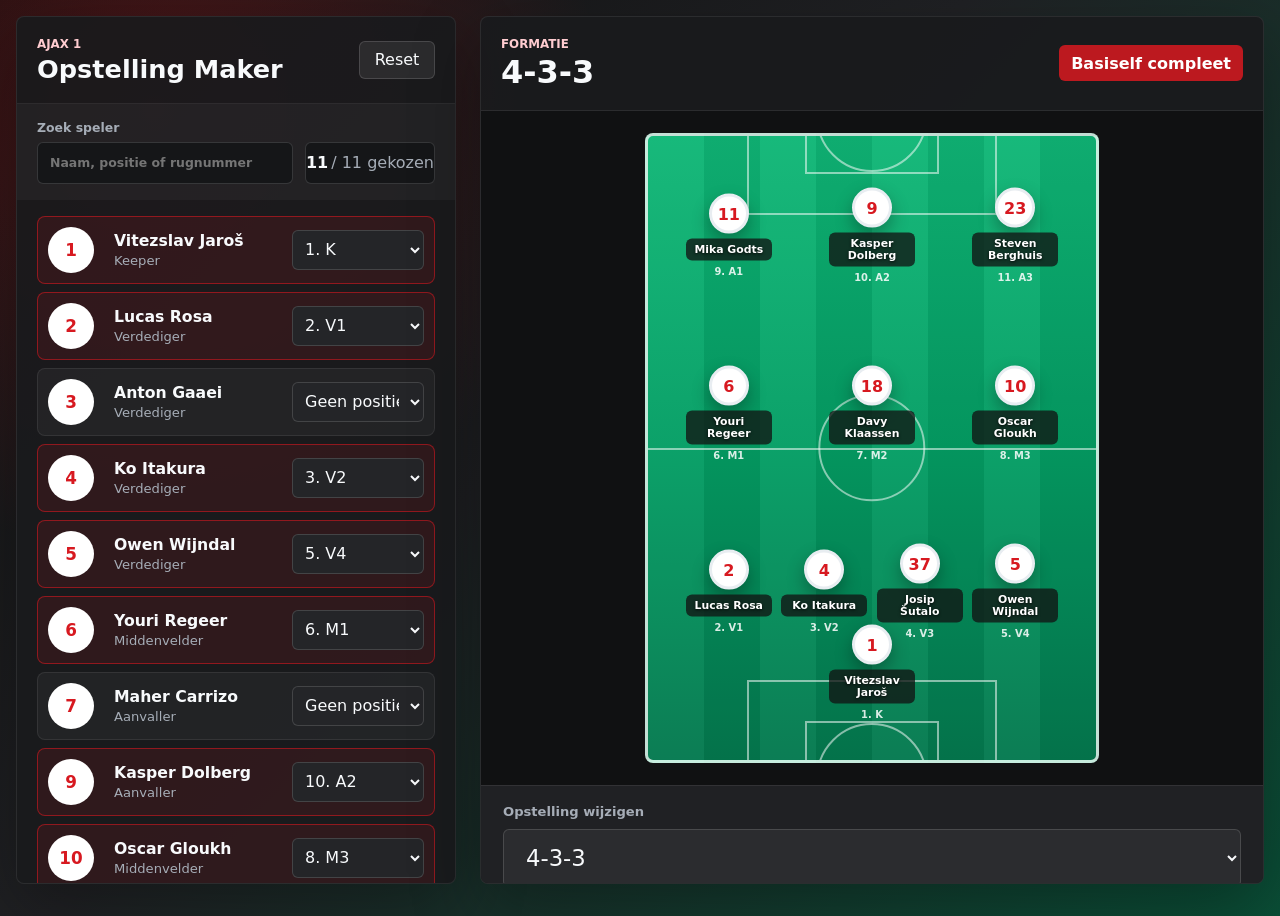
==== index.html @ 15870c21 "Initial static Ajax lineup maker" ====
<!doctype html>
<html lang="nl">
  <head>
    <meta charset="UTF-8" />
    <meta name="viewport" content="width=device-width, initial-scale=1.0" />
    <title>Ajax Opstelling Maker</title>
    <link rel="stylesheet" href="styles.css" />
  </head>
  <body>
    <main class="app-shell">
      <section class="sidebar" aria-label="Ajax selectie">
        <div class="brand-strip">
          <div>
            <p class="eyebrow">Ajax 1</p>
            <h1>Opstelling Maker</h1>
          </div>
          <button class="ghost-button" id="resetButton" type="button">Reset</button>
        </div>

        <div class="toolbar">
          <label class="search-box">
            <span>Zoek speler</span>
            <input id="playerSearch" type="search" placeholder="Naam, positie of rugnummer" />
          </label>
          <div class="selection-count">
            <strong id="selectedCount">0</strong>
            <span>/ 11 gekozen</span>
          </div>
        </div>

        <div class="player-list" id="playerList" aria-live="polite"></div>
      </section>

      <section class="field-panel" aria-label="Visueel voetbalveld">
        <div class="panel-header">
          <div>
            <p class="eyebrow">Formatie</p>
            <h2 id="formationTitle">4-3-3</h2>
          </div>
          <div class="status-pill" id="statusPill">Kies posities 1-11</div>
        </div>

        <div class="pitch-wrap">
          <div class="pitch" id="pitch" role="img" aria-label="Voetbalveld met gekozen Ajax-spelers">
            <div class="pitch-line halfway"></div>
            <div class="pitch-line center-circle"></div>
            <div class="pitch-line box top-box"></div>
            <div class="pitch-line box bottom-box"></div>
            <div class="pitch-line small-box top-small-box"></div>
            <div class="pitch-line small-box bottom-small-box"></div>
          </div>
        </div>

        <div class="formation-control">
          <label for="formationSelect">Opstelling wijzigen</label>
          <select id="formationSelect"></select>
        </div>
      </section>
    </main>

    <script src="script.js"></script>
  </body>
</html>
---- styles.css ----
:root {
  --ajax-red: #d71920;
  --ajax-deep: #151515;
  --ink: #f8fafc;
  --muted: #a6adb7;
  --panel: #202124;
  --panel-soft: #2b2c2f;
  --line: rgba(255, 255, 255, 0.52);
  --grass: #049e64;
  --grass-dark: #04794f;
  --grass-light: #10b777;
  --shadow: 0 24px 70px rgba(0, 0, 0, 0.32);
}

* {
  box-sizing: border-box;
}

body {
  margin: 0;
  min-height: 100vh;
  color: var(--ink);
  font-family:
    Inter, ui-sans-serif, system-ui, -apple-system, BlinkMacSystemFont, "Segoe UI", sans-serif;
  background:
    radial-gradient(circle at 12% 12%, rgba(215, 25, 32, 0.28), transparent 28rem),
    linear-gradient(135deg, #111 0%, #202124 44%, #0a4f37 100%);
}

button,
input,
select {
  font: inherit;
}

.app-shell {
  display: grid;
  grid-template-columns: minmax(340px, 440px) minmax(420px, 1fr);
  gap: 24px;
  width: min(1440px, calc(100vw - 32px));
  height: calc(100vh - 32px);
  min-height: 640px;
  margin: 16px auto;
}

.sidebar,
.field-panel {
  background: rgba(26, 27, 29, 0.92);
  border: 1px solid rgba(255, 255, 255, 0.08);
  border-radius: 8px;
  box-shadow: var(--shadow);
}

.sidebar {
  display: flex;
  min-height: 0;
  overflow: hidden;
  flex-direction: column;
}

.brand-strip,
.panel-header {
  display: flex;
  align-items: center;
  justify-content: space-between;
  gap: 16px;
  padding: 20px;
  border-bottom: 1px solid rgba(255, 255, 255, 0.08);
}

.eyebrow {
  margin: 0 0 5px;
  color: #ffccd0;
  font-size: 0.74rem;
  font-weight: 800;
  letter-spacing: 0;
  text-transform: uppercase;
}

h1,
h2 {
  margin: 0;
  line-height: 1.05;
}

h1 {
  font-size: clamp(1.45rem, 2vw, 2rem);
}

h2 {
  font-size: 2rem;
}

.ghost-button {
  min-width: 76px;
  height: 38px;
  color: var(--ink);
  cursor: pointer;
  background: rgba(255, 255, 255, 0.08);
  border: 1px solid rgba(255, 255, 255, 0.14);
  border-radius: 6px;
}

.ghost-button:hover {
  background: rgba(255, 255, 255, 0.14);
}

.toolbar {
  display: grid;
  grid-template-columns: 1fr auto;
  gap: 12px;
  padding: 16px 20px;
  background: rgba(255, 255, 255, 0.035);
}

.search-box {
  display: grid;
  gap: 7px;
  color: var(--muted);
  font-size: 0.78rem;
  font-weight: 700;
}

.search-box input {
  width: 100%;
  height: 42px;
  color: var(--ink);
  background: #151618;
  border: 1px solid rgba(255, 255, 255, 0.14);
  border-radius: 6px;
  outline: none;
  padding: 0 12px;
}

.search-box input:focus,
.player-row select:focus,
.formation-control select:focus {
  border-color: rgba(255, 255, 255, 0.45);
  box-shadow: 0 0 0 3px rgba(215, 25, 32, 0.18);
}

.selection-count {
  align-self: end;
  min-width: 92px;
  height: 42px;
  display: flex;
  align-items: center;
  justify-content: center;
  gap: 3px;
  color: var(--muted);
  background: #151618;
  border: 1px solid rgba(255, 255, 255, 0.14);
  border-radius: 6px;
}

.selection-count strong {
  color: var(--ink);
}

.player-list {
  display: grid;
  gap: 8px;
  min-height: 0;
  padding: 16px 20px 20px;
  overflow: auto;
}

.player-row {
  display: grid;
  grid-template-columns: 54px 1fr minmax(112px, 132px);
  gap: 12px;
  align-items: center;
  min-height: 68px;
  padding: 10px;
  background: rgba(255, 255, 255, 0.045);
  border: 1px solid rgba(255, 255, 255, 0.08);
  border-radius: 8px;
}

.player-row.is-selected {
  border-color: rgba(215, 25, 32, 0.58);
  background: rgba(215, 25, 32, 0.12);
}

.shirt-number,
.marker-number {
  display: grid;
  place-items: center;
  font-weight: 900;
  background: #fff;
  color: var(--ajax-red);
}

.shirt-number {
  width: 46px;
  height: 46px;
  border-radius: 50%;
  font-size: 1.05rem;
}

.player-meta {
  min-width: 0;
}

.player-name {
  margin: 0 0 3px;
  overflow: hidden;
  font-size: 0.98rem;
  font-weight: 800;
  text-overflow: ellipsis;
  white-space: nowrap;
}

.player-role {
  margin: 0;
  color: var(--muted);
  font-size: 0.82rem;
}

.player-row select,
.formation-control select {
  width: 100%;
  color: var(--ink);
  cursor: pointer;
  background: #242528;
  border: 1px solid rgba(255, 255, 255, 0.14);
  border-radius: 6px;
  outline: none;
}

.player-row select {
  height: 40px;
  padding: 0 8px;
}

.field-panel {
  display: grid;
  grid-template-rows: auto 1fr auto;
  min-height: 0;
  overflow: hidden;
}

.status-pill {
  display: grid;
  place-items: center;
  min-height: 36px;
  padding: 0 12px;
  color: #ffffff;
  font-weight: 800;
  background: rgba(215, 25, 32, 0.86);
  border-radius: 6px;
}

.pitch-wrap {
  display: grid;
  place-items: center;
  padding: 22px;
  background: #101112;
}

.pitch {
  position: relative;
  width: auto;
  max-width: 100%;
  height: min(70vh, 760px);
  max-height: calc(100vh - 230px);
  aspect-ratio: 0.72;
  overflow: hidden;
  border: 3px solid rgba(255, 255, 255, 0.76);
  border-radius: 8px;
  background:
    repeating-linear-gradient(
      90deg,
      rgba(255, 255, 255, 0.03) 0 12.5%,
      rgba(0, 0, 0, 0.06) 12.5% 25%
    ),
    linear-gradient(180deg, var(--grass-light), var(--grass), var(--grass-dark));
}

.pitch::before,
.pitch::after {
  content: "";
  position: absolute;
  left: 50%;
  width: 24%;
  aspect-ratio: 1;
  border: 2px solid var(--line);
  border-radius: 50%;
  transform: translateX(-50%);
}

.pitch::before {
  top: -12%;
}

.pitch::after {
  bottom: -12%;
}

.pitch-line {
  position: absolute;
  pointer-events: none;
}

.halfway {
  top: 50%;
  left: 0;
  width: 100%;
  height: 2px;
  background: var(--line);
}

.center-circle {
  top: 50%;
  left: 50%;
  width: 24%;
  aspect-ratio: 1;
  border: 2px solid var(--line);
  border-radius: 50%;
  transform: translate(-50%, -50%);
}

.box {
  left: 22%;
  width: 56%;
  height: 13%;
  border: 2px solid var(--line);
}

.top-box {
  top: -2px;
}

.bottom-box {
  bottom: -2px;
}

.small-box {
  left: 35%;
  width: 30%;
  height: 6.5%;
  border: 2px solid var(--line);
}

.top-small-box {
  top: -2px;
}

.bottom-small-box {
  bottom: -2px;
}

.player-marker {
  position: absolute;
  left: var(--x);
  top: var(--y);
  width: clamp(62px, 7vw, 86px);
  min-height: 76px;
  display: grid;
  justify-items: center;
  gap: 5px;
  transform: translate(-50%, -50%);
  transition:
    left 180ms ease,
    top 180ms ease,
    opacity 180ms ease;
}

.marker-number {
  width: 40px;
  height: 40px;
  border: 3px solid #e8edf1;
  border-radius: 50%;
  box-shadow: 0 8px 18px rgba(0, 0, 0, 0.3);
}

.marker-label {
  width: 100%;
  padding: 5px 7px;
  color: #fff;
  font-size: 0.68rem;
  font-weight: 900;
  line-height: 1.1;
  text-align: center;
  text-shadow: 0 1px 3px rgba(0, 0, 0, 0.8);
  background: rgba(18, 18, 18, 0.76);
  border-radius: 6px;
}

.marker-slot {
  color: rgba(255, 255, 255, 0.85);
  font-size: 0.62rem;
  font-weight: 900;
  text-transform: uppercase;
}

.formation-control {
  display: grid;
  gap: 10px;
  padding: 18px 22px 22px;
  background: var(--panel);
  border-top: 1px solid rgba(255, 255, 255, 0.08);
}

.formation-control label {
  color: var(--muted);
  font-size: 0.82rem;
  font-weight: 800;
}

.formation-control select {
  height: 58px;
  padding: 0 18px;
  font-size: 1.42rem;
  background: var(--panel-soft);
}

.empty-state {
  padding: 24px;
  color: var(--muted);
  text-align: center;
}

@media (max-width: 980px) {
  .app-shell {
    grid-template-columns: 1fr;
    height: auto;
  }

  .sidebar,
  .field-panel {
    min-height: 640px;
  }

  .player-list {
    max-height: 460px;
  }

  .pitch {
    width: min(100%, 520px);
    height: auto;
    max-height: none;
  }
}

@media (max-width: 560px) {
  .app-shell {
    width: 100%;
    min-height: 100vh;
    margin: 0;
    gap: 0;
  }

  .sidebar,
  .field-panel {
    border-radius: 0;
  }

  .brand-strip,
  .panel-header,
  .toolbar {
    padding-inline: 14px;
  }

  .toolbar,
  .player-row {
    grid-template-columns: 1fr;
  }

  .selection-count {
    justify-content: flex-start;
    padding-left: 12px;
  }

  .player-row {
    min-height: 0;
  }

  .player-list {
    padding-inline: 14px;
  }

  .pitch-wrap {
    padding: 14px;
  }

  .marker-label {
    font-size: 0.68rem;
  }
}
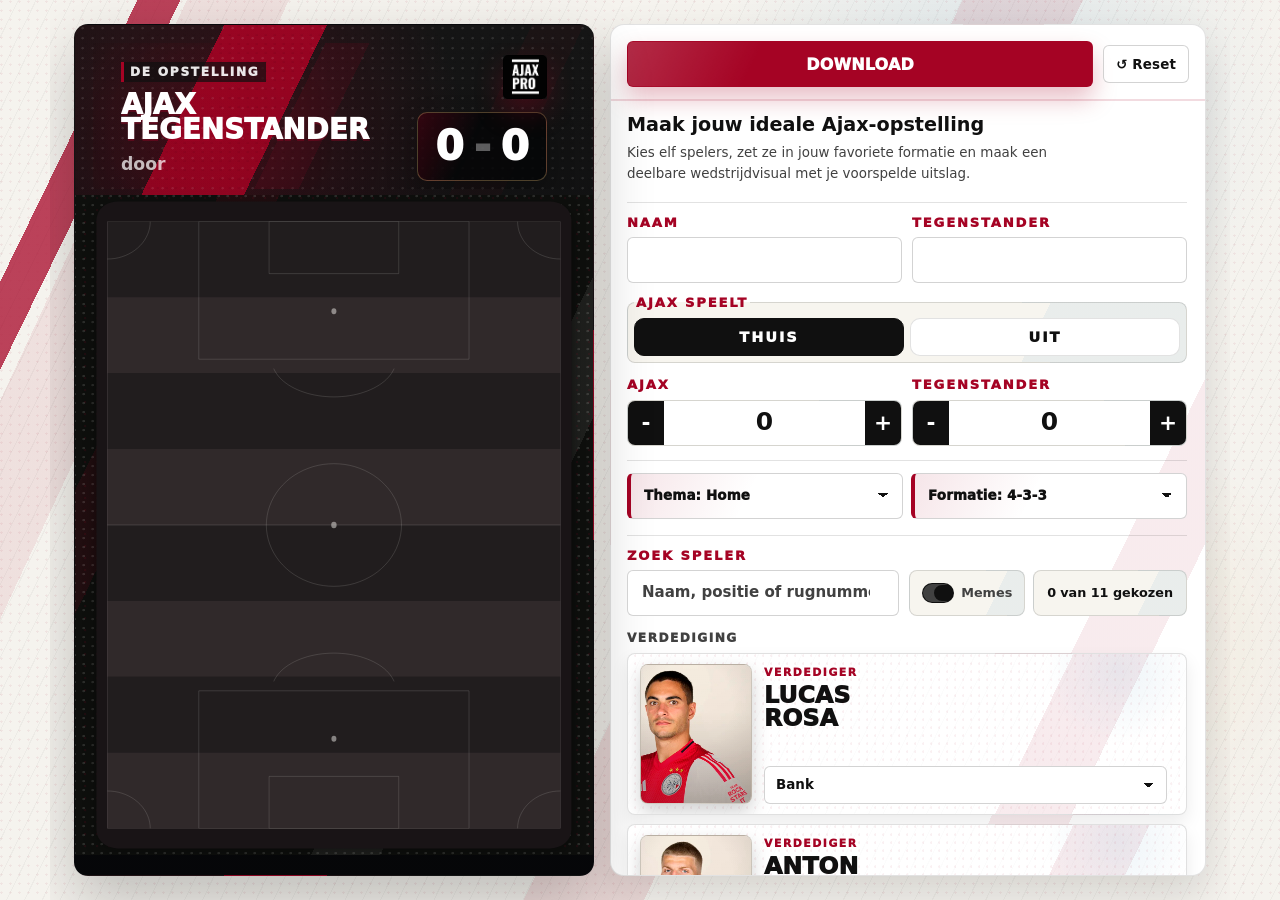
==== commit c6f885a7: "Publish AjaxPro opstelling maker" ====
--- a/index.html
+++ b/index.html
@@ -3,61 +3,312 @@
   <head>
     <meta charset="UTF-8" />
     <meta name="viewport" content="width=device-width, initial-scale=1.0" />
-    <title>Ajax Opstelling Maker</title>
-    <link rel="stylesheet" href="styles.css" />
+    <meta name="robots" content="index,follow,max-image-preview:large,max-snippet:-1,max-video-preview:-1" />
+    <meta
+      name="description"
+      content="Maak gratis je eigen Ajax-opstelling. Kies spelers en formatie, voorspel de uitslag en download of deel jouw opstelling als afbeelding."
+    />
+    <meta name="theme-color" content="#b30f24" />
+    <link rel="canonical" href="https://opstelling.ajaxpro.fans/" />
+    <title>Ajax Opstelling Maken – Gratis Line-up Maker | AjaxPro</title>
+
+    <meta property="og:locale" content="nl_NL" />
+    <meta property="og:type" content="website" />
+    <meta property="og:site_name" content="AjaxPro" />
+    <meta property="og:title" content="Ajax Opstelling Maken – Gratis Line-up Maker" />
+    <meta
+      property="og:description"
+      content="Stel jouw ideale Ajax-elftal samen, kies een formatie en deel je opstelling als afbeelding."
+    />
+    <meta property="og:url" content="https://opstelling.ajaxpro.fans/" />
+    <meta property="og:image" content="https://opstelling.ajaxpro.fans/assets/ajaxpro-opstelling-maker.webp" />
+    <meta property="og:image:width" content="1200" />
+    <meta property="og:image:height" content="630" />
+    <meta property="og:image:alt" content="AjaxPro Opstelling Maker" />
+
+    <meta name="twitter:card" content="summary_large_image" />
+    <meta name="twitter:title" content="Ajax Opstelling Maken – Gratis Line-up Maker" />
+    <meta
+      name="twitter:description"
+      content="Stel jouw ideale Ajax-elftal samen, kies een formatie en deel je opstelling als afbeelding."
+    />
+    <meta name="twitter:image" content="https://opstelling.ajaxpro.fans/assets/ajaxpro-opstelling-maker.webp" />
+    <meta name="twitter:image:alt" content="AjaxPro Opstelling Maker" />
+
+    <link rel="icon" href="Favicon/favicon.ico" sizes="any" />
+    <link rel="icon" type="image/png" sizes="32x32" href="Favicon/favicon-32x32.png" />
+    <link rel="icon" type="image/png" sizes="16x16" href="Favicon/favicon-16x16.png" />
+    <link rel="apple-touch-icon" sizes="180x180" href="Favicon/apple-touch-icon.png" />
+    <link rel="manifest" href="Favicon/site.webmanifest" />
+    <link rel="stylesheet" href="styles.css?v=20260729-fluid-markers" />
+    <script type="application/ld+json">
+      {
+        "@context": "https://schema.org",
+        "@graph": [
+          {
+            "@type": "Organization",
+            "@id": "https://opstelling.ajaxpro.fans/#organization",
+            "name": "AjaxPro",
+            "url": "https://opstelling.ajaxpro.fans/",
+            "logo": {
+              "@type": "ImageObject",
+              "url": "https://opstelling.ajaxpro.fans/assets/ajaxpro-logo-black.png"
+            },
+            "sameAs": ["https://linktr.ee/AjaxPro_"]
+          },
+          {
+            "@type": "WebSite",
+            "@id": "https://opstelling.ajaxpro.fans/#website",
+            "url": "https://opstelling.ajaxpro.fans/",
+            "name": "AjaxPro Opstelling Maker",
+            "description": "Gratis online tool om een Ajax-opstelling samen te stellen en te delen.",
+            "inLanguage": "nl-NL",
+            "publisher": {
+              "@id": "https://opstelling.ajaxpro.fans/#organization"
+            }
+          },
+          {
+            "@type": "WebApplication",
+            "@id": "https://opstelling.ajaxpro.fans/#app",
+            "name": "AjaxPro Opstelling Maker",
+            "url": "https://opstelling.ajaxpro.fans/",
+            "description": "Maak een eigen Ajax-opstelling, kies spelers en formatie, voorspel de uitslag en download of deel het resultaat als afbeelding.",
+            "applicationCategory": "SportsApplication",
+            "operatingSystem": "Elk besturingssysteem met een moderne webbrowser",
+            "browserRequirements": "JavaScript en een moderne webbrowser",
+            "inLanguage": "nl-NL",
+            "isAccessibleForFree": true,
+            "offers": {
+              "@type": "Offer",
+              "price": "0",
+              "priceCurrency": "EUR"
+            },
+            "featureList": [
+              "Ajax-spelers selecteren",
+              "Kiezen uit 4-3-3, 4-4-2 en 5-3-2",
+              "Thuis- en uitwedstrijd instellen",
+              "Verwachte uitslag invullen",
+              "Opstelling downloaden als afbeelding",
+              "Opstelling delen"
+            ],
+            "image": "https://opstelling.ajaxpro.fans/assets/ajaxpro-opstelling-maker.webp",
+            "publisher": {
+              "@id": "https://opstelling.ajaxpro.fans/#organization"
+            },
+            "isPartOf": {
+              "@id": "https://opstelling.ajaxpro.fans/#website"
+            }
+          },
+          {
+            "@type": "FAQPage",
+            "@id": "https://opstelling.ajaxpro.fans/#veelgestelde-vragen",
+            "mainEntity": [
+              {
+                "@type": "Question",
+                "name": "Hoe maak ik een Ajax-opstelling?",
+                "acceptedAnswer": {
+                  "@type": "Answer",
+                  "text": "Vul de wedstrijdgegevens in, kies een formatie en wijs elf spelers toe aan de posities. Daarna kun je de spelers op het veld verslepen."
+                }
+              },
+              {
+                "@type": "Question",
+                "name": "Welke formaties kan ik kiezen?",
+                "acceptedAnswer": {
+                  "@type": "Answer",
+                  "text": "De AjaxPro Opstelling Maker ondersteunt 4-3-3, 4-4-2 en 5-3-2."
+                }
+              },
+              {
+                "@type": "Question",
+                "name": "Kan ik mijn Ajax-opstelling downloaden en delen?",
+                "acceptedAnswer": {
+                  "@type": "Answer",
+                  "text": "Ja. Je kunt de complete opstelling als afbeelding downloaden of via het deelmenu van je apparaat delen."
+                }
+              },
+              {
+                "@type": "Question",
+                "name": "Wordt mijn opstelling opgeslagen?",
+                "acceptedAnswer": {
+                  "@type": "Answer",
+                  "text": "Nee. Je naam, wedstrijdgegevens en spelerskeuzes blijven in je browser en worden niet door AjaxPro opgeslagen."
+                }
+              }
+            ]
+          }
+        ]
+      }
+    </script>
   </head>
-  <body>
+  <body data-theme="ajaxpro-kit" data-formation="4-3-3">
     <main class="app-shell">
-      <section class="sidebar" aria-label="Ajax selectie">
-        <div class="brand-strip">
-          <div>
-            <p class="eyebrow">Ajax 1</p>
-            <h1>Opstelling Maker</h1>
+      <section class="poster-panel" aria-label="AjaxPro opstelling preview">
+        <article class="poster" id="poster">
+          <header class="poster-header">
+            <img class="poster-logo" src="assets/ajaxpro-logo-black.png" alt="AjaxPro" />
+            <div class="poster-title">
+              <p class="eyebrow">De opstelling</p>
+              <h1><span id="posterMatchup">Ajax<br />Tegenstander</span></h1>
+              <p class="creator-line">door <span id="posterCreatorTop"></span></p>
+            </div>
+            <div class="scoreline">
+              <span id="posterAjaxScore">0</span>
+              <span>-</span>
+              <span id="posterOpponentScore">0</span>
+            </div>
+          </header>
+
+          <div class="pitch" id="pitch" aria-label="Sleepbare 4-3-3 opstelling">
+            <svg class="pitch-lines" viewBox="0 0 100 100" aria-hidden="true" preserveAspectRatio="none">
+              <defs></defs>
+              <g class="board-surface"></g>
+              <g class="pitch-surface"></g>
+              <g class="goal-surface"></g>
+            </svg>
           </div>
-          <button class="ghost-button" id="resetButton" type="button">Reset</button>
+
+        </article>
+      </section>
+
+      <section class="editor-panel" aria-label="Opstelling instellingen">
+        <div class="editor-header editor-header-compact">
+          <button class="primary-button" id="downloadButton" type="button" aria-label="Download opstelling">Download</button>
+          <button class="ghost-button share-button" id="shareButton" type="button" aria-label="Deel opstelling">Delen</button>
+          <button class="ghost-button reset-button" id="resetButton" type="button" aria-label="Reset opstelling">↺ Reset</button>
         </div>
 
-        <div class="toolbar">
-          <label class="search-box">
-            <span>Zoek speler</span>
-            <input id="playerSearch" type="search" placeholder="Naam, positie of rugnummer" />
-          </label>
-          <div class="selection-count">
-            <strong id="selectedCount">0</strong>
-            <span>/ 11 gekozen</span>
+          <div class="editor-scroll">
+          <div class="mobile-brand" aria-label="AjaxPro Lineup Maker">
+            <img src="assets/ajaxpro-logo-black.png" alt="AjaxPro" />
+            <div>
+              <p>AjaxPro</p>
+              <h2>Opstelling Maker</h2>
+            </div>
           </div>
-        </div>
-
-        <div class="player-list" id="playerList" aria-live="polite"></div>
-      </section>
-
-      <section class="field-panel" aria-label="Visueel voetbalveld">
-        <div class="panel-header">
-          <div>
-            <p class="eyebrow">Formatie</p>
-            <h2 id="formationTitle">4-3-3</h2>
+
+          <section class="hub-intro" aria-labelledby="hub-intro-title">
+            <h2 id="hub-intro-title">Maak jouw ideale Ajax-opstelling</h2>
+            <p>
+              Kies elf spelers, zet ze in jouw favoriete formatie en maak een deelbare
+              wedstrijdvisual met je voorspelde uitslag.
+            </p>
+          </section>
+
+          <form class="match-form panel-section" id="matchForm">
+            <label>
+              <span>Naam</span>
+              <input id="creatorName" type="text" maxlength="28" />
+            </label>
+            <label>
+              <span>Tegenstander</span>
+              <input id="opponentName" type="text" maxlength="24" />
+            </label>
+            <fieldset class="venue-toggle">
+              <legend>Ajax speelt</legend>
+              <label>
+                <input type="radio" name="venue" value="home" checked />
+                <span>Thuis</span>
+              </label>
+              <label>
+                <input type="radio" name="venue" value="away" />
+                <span>Uit</span>
+              </label>
+            </fieldset>
+            <div class="score-inputs" aria-label="Verwachte score">
+              <div class="score-stepper">
+                <span>Ajax</span>
+                <div>
+                  <button type="button" data-score-action="ajax-minus" aria-label="Ajax score omlaag">-</button>
+                  <output id="ajaxScoreOutput">0</output>
+                  <button type="button" data-score-action="ajax-plus" aria-label="Ajax score omhoog">+</button>
+                </div>
+              </div>
+              <div class="score-stepper">
+                <span id="opponentScoreLabel">Tegenstander</span>
+                <div>
+                  <button type="button" data-score-action="opponent-minus" aria-label="Tegenstander score omlaag">-</button>
+                  <output id="opponentScoreOutput">0</output>
+                  <button type="button" data-score-action="opponent-plus" aria-label="Tegenstander score omhoog">+</button>
+                </div>
+              </div>
+            </div>
+            <div class="mode-controls" aria-label="Weergave opties">
+              <label class="theme-select">
+                <select id="themeSelect" aria-label="Thema kiezen">
+                  <option value="home">Thema: Home</option>
+                  <option value="away">Thema: Away</option>
+                  <option value="third">Thema: Third</option>
+                  <option value="standard">Thema: Standaard</option>
+                </select>
+              </label>
+              <label class="theme-select">
+                <select id="formationSelect" aria-label="Formatie kiezen">
+                  <option value="4-3-3">Formatie: 4-3-3</option>
+                  <option value="4-4-2">Formatie: 4-4-2</option>
+                  <option value="5-3-2">Formatie: 5-3-2</option>
+                </select>
+              </label>
+            </div>
+          </form>
+
+          <div class="selection-toolbar panel-section">
+            <label class="search-box">
+              <span>Zoek speler</span>
+              <input id="playerSearch" type="search" placeholder="Naam, positie of rugnummer" />
+            </label>
+            <div class="selection-summary">
+              <label class="meme-checkbox">
+                <input id="photoModeMeme" type="checkbox" />
+                <span>Memes</span>
+              </label>
+              <div class="selection-count">
+                <strong id="selectedCount">0</strong>
+                <span>van 11 gekozen</span>
+              </div>
+            </div>
           </div>
-          <div class="status-pill" id="statusPill">Kies posities 1-11</div>
-        </div>
-
-        <div class="pitch-wrap">
-          <div class="pitch" id="pitch" role="img" aria-label="Voetbalveld met gekozen Ajax-spelers">
-            <div class="pitch-line halfway"></div>
-            <div class="pitch-line center-circle"></div>
-            <div class="pitch-line box top-box"></div>
-            <div class="pitch-line box bottom-box"></div>
-            <div class="pitch-line small-box top-small-box"></div>
-            <div class="pitch-line small-box bottom-small-box"></div>
-          </div>
-        </div>
-
-        <div class="formation-control">
-          <label for="formationSelect">Opstelling wijzigen</label>
-          <select id="formationSelect"></select>
+
+          <div class="player-list" id="playerList" aria-live="polite"></div>
+
+          <section class="hub-faq" id="veelgestelde-vragen" aria-labelledby="faq-title">
+            <p class="eyebrow">Hulp bij de opstellingmaker</p>
+            <h2 id="faq-title">Veelgestelde vragen</h2>
+
+            <details>
+              <summary>Hoe maak ik een Ajax-opstelling?</summary>
+              <p>
+                Vul de wedstrijdgegevens in, kies een formatie en wijs elf spelers toe aan de
+                posities. Daarna kun je de spelers op het veld verslepen.
+              </p>
+            </details>
+            <details>
+              <summary>Welke formaties kan ik kiezen?</summary>
+              <p>Je kunt kiezen uit 4-3-3, 4-4-2 en 5-3-2.</p>
+            </details>
+            <details>
+              <summary>Kan ik mijn Ajax-opstelling downloaden en delen?</summary>
+              <p>
+                Ja. Download de complete opstelling als afbeelding of deel haar direct via het
+                deelmenu van je apparaat.
+              </p>
+            </details>
+            <details>
+              <summary>Wordt mijn opstelling opgeslagen?</summary>
+              <p>
+                Nee. Je naam, wedstrijdgegevens en spelerskeuzes blijven in je browser en worden
+                niet door AjaxPro opgeslagen. Lees meer in ons <a href="privacy.html">privacybeleid</a>.
+              </p>
+            </details>
+          </section>
+
+          <footer class="site-footer">
+            <a href="privacy.html">Privacy</a>
+          </footer>
         </div>
       </section>
     </main>
 
-    <script src="script.js"></script>
+    <script src="script.js?v=20260729-formation-spacing"></script>
   </body>
 </html>
--- a/styles.css
+++ b/styles.css
@@ -1,15 +1,37 @@
 :root {
-  --ajax-red: #d71920;
-  --ajax-deep: #151515;
-  --ink: #f8fafc;
-  --muted: #a6adb7;
-  --panel: #202124;
-  --panel-soft: #2b2c2f;
-  --line: rgba(255, 255, 255, 0.52);
-  --grass: #049e64;
-  --grass-dark: #04794f;
-  --grass-light: #10b777;
-  --shadow: 0 24px 70px rgba(0, 0, 0, 0.32);
+  color-scheme: dark;
+  --page-bg: #05070d;
+  --panel-bg: #0a0f19;
+  --card-bg: #111926;
+  --card-active-bg: #182231;
+  --input-bg: #121b2a;
+  --input-active-bg: #182231;
+  --border: #2c3749;
+  --border-strong: rgba(246, 247, 251, 0.22);
+  --text-primary: #f6f7fb;
+  --text-secondary: #a7afbf;
+  --text-muted-soft: #717b8d;
+  --primary-red: #b30f24;
+  --primary-red-hover: #cf1731;
+  --red-rgb: 179, 15, 36;
+  --ajax-red: var(--primary-red);
+  --ajax-red-bright: var(--primary-red-hover);
+  --ajax-red-dark: #8f0b1c;
+  --ink: var(--page-bg);
+  --paper: var(--text-primary);
+  --muted: var(--text-secondary);
+  --panel: var(--panel-bg);
+  --panel-soft: var(--card-bg);
+  --line: var(--border);
+  --grass: #078b59;
+  --grass-dark: #056a46;
+  --grass-light: #16ad6f;
+  --shadow: 0 18px 44px rgba(0, 0, 0, 0.24);
+  --control-radius: 10px;
+  --card-radius: 12px;
+  --control-height: 46px;
+  --field-gap: 10px;
+  --section-gap: 14px;
 }
 
 * {
@@ -23,8 +45,29 @@
   font-family:
     Inter, ui-sans-serif, system-ui, -apple-system, BlinkMacSystemFont, "Segoe UI", sans-serif;
   background:
-    radial-gradient(circle at 12% 12%, rgba(215, 25, 32, 0.28), transparent 28rem),
-    linear-gradient(135deg, #111 0%, #202124 44%, #0a4f37 100%);
+    radial-gradient(circle at 78% 2%, rgba(126, 155, 212, 0.13), transparent 23%),
+    radial-gradient(circle at 18% 72%, rgba(179, 15, 36, 0.08), transparent 27%),
+    var(--page-bg);
+  scrollbar-color: var(--text-muted-soft) var(--panel-bg);
+  scrollbar-width: thin;
+}
+
+::-webkit-scrollbar {
+  width: 8px;
+  height: 8px;
+}
+
+::-webkit-scrollbar-track {
+  background: var(--panel-bg);
+}
+
+::-webkit-scrollbar-thumb {
+  background: var(--text-muted-soft);
+  border-radius: 999px;
+}
+
+::-webkit-scrollbar-thumb:hover {
+  background: var(--text-secondary);
 }
 
 button,
@@ -33,458 +76,2304 @@
   font: inherit;
 }
 
+button {
+  border: 0;
+}
+
 .app-shell {
   display: grid;
-  grid-template-columns: minmax(340px, 440px) minmax(420px, 1fr);
-  gap: 24px;
-  width: min(1440px, calc(100vw - 32px));
-  height: calc(100vh - 32px);
-  min-height: 640px;
-  margin: 16px auto;
-}
-
-.sidebar,
-.field-panel {
-  background: rgba(26, 27, 29, 0.92);
-  border: 1px solid rgba(255, 255, 255, 0.08);
-  border-radius: 8px;
-  box-shadow: var(--shadow);
-}
-
-.sidebar {
-  display: flex;
-  min-height: 0;
+  gap: 16px;
+  width: min(1180px, 100%);
+  margin: 0 auto;
+  padding: 12px;
+}
+
+.poster-panel,
+.editor-panel {
+  min-width: 0;
+}
+
+.poster {
+  position: relative;
+  display: grid;
+  gap: 0;
+  width: min(100%, 520px);
+  margin: 0 auto;
+  min-height: 760px;
+  padding: 18px 18px 14px;
   overflow: hidden;
-  flex-direction: column;
-}
-
-.brand-strip,
-.panel-header {
+  color: var(--paper);
+  font-family:
+    Inter, ui-sans-serif, system-ui, -apple-system, BlinkMacSystemFont, "Segoe UI", sans-serif;
+  background:
+    radial-gradient(circle at 50% 28%, rgba(var(--red-rgb), 0.1), transparent 13rem),
+    linear-gradient(180deg, var(--panel-bg) 0%, var(--panel-bg) 100%),
+    var(--panel-bg);
+  border-radius: 24px;
+  box-shadow: 0 22px 70px rgba(0, 0, 0, 0.34);
+}
+
+.poster::after {
+  content: "";
+  position: absolute;
+  inset: 0;
+  pointer-events: none;
+  background:
+    repeating-linear-gradient(18deg, rgba(255, 255, 255, 0.018) 0 2px, transparent 2px 14px),
+    linear-gradient(180deg, transparent 0%, rgba(0, 0, 0, 0.34) 82%);
+}
+
+.poster::before {
+  display: none;
+}
+
+.poster > * {
+  position: relative;
+  z-index: 1;
+  margin-inline: 0;
+  min-width: 0;
+}
+
+.poster-header,
+.poster-footer {
   display: flex;
   align-items: center;
-  justify-content: space-between;
-  gap: 16px;
-  padding: 20px;
-  border-bottom: 1px solid rgba(255, 255, 255, 0.08);
+  justify-content: center;
+  gap: 14px;
+  padding: 0;
+  background: transparent;
+  border: 0;
+  border-radius: 0;
+  max-width: 100%;
+  min-width: 0;
+}
+
+.poster-header {
+  position: relative;
+  display: grid;
+  grid-template-columns: minmax(0, 1fr);
+  gap: 12px;
+  min-height: 146px;
+  align-content: start;
+  align-items: stretch;
+  padding: 18px 28px 0;
+  overflow: hidden;
+  text-align: left;
+}
+
+.poster-header::before {
+  content: "";
+  position: absolute;
+  inset: 0;
+  pointer-events: none;
+  background: radial-gradient(circle at 30% 55%, rgba(var(--red-rgb), 0.14), transparent 38%);
+  opacity: 0.68;
+  z-index: 0;
+}
+
+.poster-header > div,
+.poster-title {
+  min-width: 0;
+}
+
+.poster-title {
+  width: min(100%, var(--title-max-width, calc(100% - 156px)));
+  position: relative;
+  z-index: 1;
+}
+
+.poster-logo {
+  position: absolute;
+  top: 12px;
+  right: 28px;
+  display: block;
+  width: 44px;
+  height: auto;
+  margin: 0;
+  box-shadow: 0 10px 24px rgba(0, 0, 0, 0.24);
+  z-index: 2;
 }
 
 .eyebrow {
-  margin: 0 0 5px;
-  color: #ffccd0;
-  font-size: 0.74rem;
-  font-weight: 800;
-  letter-spacing: 0;
+  margin: 0 0 10px;
+  color: rgba(255, 255, 255, 0.62);
+  font-size: 0.76rem;
+  font-weight: 900;
+  letter-spacing: 0.2em;
   text-transform: uppercase;
 }
 
 h1,
 h2 {
   margin: 0;
-  line-height: 1.05;
+  line-height: 1;
 }
 
 h1 {
-  font-size: clamp(1.45rem, 2vw, 2rem);
+  color: var(--text-primary);
+  max-width: 100%;
+  font-size: var(--matchup-size, clamp(2.25rem, 10vw, 3.05rem));
+  font-weight: 950;
+  line-height: 0.9;
+  letter-spacing: 0;
+  text-shadow: none;
+  text-transform: uppercase;
+  white-space: normal;
+}
+
+h1 span {
+  display: block;
+  min-width: 0;
+  overflow: hidden;
 }
 
 h2 {
-  font-size: 2rem;
-}
-
-.ghost-button {
-  min-width: 76px;
-  height: 38px;
-  color: var(--ink);
-  cursor: pointer;
-  background: rgba(255, 255, 255, 0.08);
-  border: 1px solid rgba(255, 255, 255, 0.14);
+  font-size: 1.55rem;
+}
+
+.creator-line {
+  margin: 12px 0 0;
+  color: rgba(255, 255, 255, 0.55);
+  font-size: clamp(0.95rem, 3.4vw, 1.08rem);
+  font-weight: 750;
+  text-transform: none;
+}
+
+.community-badge {
+  display: none;
+  flex: 0 0 auto;
+  padding: 9px 11px;
+  color: var(--text-primary);
+  font-size: 0.78rem;
+  font-weight: 900;
+  text-transform: uppercase;
+  background: var(--ajax-red);
   border-radius: 6px;
 }
 
-.ghost-button:hover {
-  background: rgba(255, 255, 255, 0.14);
-}
-
-.toolbar {
-  display: grid;
-  grid-template-columns: 1fr auto;
-  gap: 12px;
-  padding: 16px 20px;
-  background: rgba(255, 255, 255, 0.035);
-}
-
-.search-box {
-  display: grid;
-  gap: 7px;
-  color: var(--muted);
-  font-size: 0.78rem;
-  font-weight: 700;
-}
-
-.search-box input {
-  width: 100%;
-  height: 42px;
-  color: var(--ink);
-  background: #151618;
-  border: 1px solid rgba(255, 255, 255, 0.14);
-  border-radius: 6px;
-  outline: none;
-  padding: 0 12px;
-}
-
-.search-box input:focus,
-.player-row select:focus,
-.formation-control select:focus {
-  border-color: rgba(255, 255, 255, 0.45);
-  box-shadow: 0 0 0 3px rgba(215, 25, 32, 0.18);
-}
-
-.selection-count {
-  align-self: end;
-  min-width: 92px;
-  height: 42px;
-  display: flex;
+.scoreline {
+  position: absolute;
+  right: 28px;
+  bottom: 8px;
+  display: inline-flex;
   align-items: center;
   justify-content: center;
-  gap: 3px;
-  color: var(--muted);
-  background: #151618;
-  border: 1px solid rgba(255, 255, 255, 0.14);
-  border-radius: 6px;
-}
-
-.selection-count strong {
-  color: var(--ink);
-}
-
-.player-list {
-  display: grid;
-  gap: 8px;
-  min-height: 0;
-  padding: 16px 20px 20px;
-  overflow: auto;
-}
-
-.player-row {
-  display: grid;
-  grid-template-columns: 54px 1fr minmax(112px, 132px);
-  gap: 12px;
-  align-items: center;
+  gap: 10px;
+  min-width: 112px;
   min-height: 68px;
-  padding: 10px;
-  background: rgba(255, 255, 255, 0.045);
-  border: 1px solid rgba(255, 255, 255, 0.08);
-  border-radius: 8px;
-}
-
-.player-row.is-selected {
-  border-color: rgba(215, 25, 32, 0.58);
-  background: rgba(215, 25, 32, 0.12);
-}
-
-.shirt-number,
-.marker-number {
-  display: grid;
-  place-items: center;
-  font-weight: 900;
-  background: #fff;
-  color: var(--ajax-red);
-}
-
-.shirt-number {
-  width: 46px;
-  height: 46px;
-  border-radius: 50%;
-  font-size: 1.05rem;
-}
-
-.player-meta {
-  min-width: 0;
-}
-
-.player-name {
-  margin: 0 0 3px;
-  overflow: hidden;
-  font-size: 0.98rem;
-  font-weight: 800;
-  text-overflow: ellipsis;
-  white-space: nowrap;
-}
-
-.player-role {
-  margin: 0;
-  color: var(--muted);
-  font-size: 0.82rem;
-}
-
-.player-row select,
-.formation-control select {
-  width: 100%;
-  color: var(--ink);
-  cursor: pointer;
-  background: #242528;
-  border: 1px solid rgba(255, 255, 255, 0.14);
-  border-radius: 6px;
-  outline: none;
-}
-
-.player-row select {
-  height: 40px;
-  padding: 0 8px;
-}
-
-.field-panel {
-  display: grid;
-  grid-template-rows: auto 1fr auto;
-  min-height: 0;
-  overflow: hidden;
-}
-
-.status-pill {
-  display: grid;
-  place-items: center;
-  min-height: 36px;
-  padding: 0 12px;
+  padding: 13px 17px;
   color: #ffffff;
-  font-weight: 800;
-  background: rgba(215, 25, 32, 0.86);
-  border-radius: 6px;
-}
-
-.pitch-wrap {
-  display: grid;
-  place-items: center;
-  padding: 22px;
-  background: #101112;
+  font-size: clamp(1.8rem, 7vw, 2.55rem);
+  font-weight: 950;
+  line-height: 1;
+  background: rgba(5, 8, 13, 0.54);
+  border: 1px solid var(--border);
+  border-radius: 16px;
+  box-shadow: 0 14px 30px rgba(0, 0, 0, 0.28);
+  text-shadow: none;
+  z-index: 1;
+}
+
+.scoreline span:nth-child(2) {
+  color: rgba(255, 255, 255, 0.35);
 }
 
 .pitch {
   position: relative;
-  width: auto;
-  max-width: 100%;
-  height: min(70vh, 760px);
-  max-height: calc(100vh - 230px);
-  aspect-ratio: 0.72;
+  width: 112%;
+  max-width: none;
+  margin: 6px -6% 0;
+  aspect-ratio: 0.78;
   overflow: hidden;
-  border: 3px solid rgba(255, 255, 255, 0.76);
-  border-radius: 8px;
-  background:
-    repeating-linear-gradient(
-      90deg,
-      rgba(255, 255, 255, 0.03) 0 12.5%,
-      rgba(0, 0, 0, 0.06) 12.5% 25%
-    ),
-    linear-gradient(180deg, var(--grass-light), var(--grass), var(--grass-dark));
-}
-
-.pitch::before,
-.pitch::after {
-  content: "";
+  touch-action: none;
+  border: 0;
+  border-radius: 0 0 24px 24px;
+  background: transparent;
+  clip-path: none;
+  box-shadow: none;
+  contain: paint;
+}
+
+.pitch-lines {
   position: absolute;
-  left: 50%;
-  width: 24%;
-  aspect-ratio: 1;
-  border: 2px solid var(--line);
-  border-radius: 50%;
-  transform: translateX(-50%);
-}
-
-.pitch::before {
-  top: -12%;
-}
-
-.pitch::after {
-  bottom: -12%;
-}
-
-.pitch-line {
-  position: absolute;
+  inset: 0;
+  width: 100%;
+  height: 100%;
+  z-index: 1;
   pointer-events: none;
-}
-
-.halfway {
-  top: 50%;
-  left: 0;
-  width: 100%;
-  height: 2px;
-  background: var(--line);
-}
-
-.center-circle {
-  top: 50%;
-  left: 50%;
-  width: 24%;
-  aspect-ratio: 1;
-  border: 2px solid var(--line);
-  border-radius: 50%;
-  transform: translate(-50%, -50%);
-}
-
-.box {
-  left: 22%;
-  width: 56%;
-  height: 13%;
-  border: 2px solid var(--line);
-}
-
-.top-box {
-  top: -2px;
-}
-
-.bottom-box {
-  bottom: -2px;
-}
-
-.small-box {
-  left: 35%;
-  width: 30%;
-  height: 6.5%;
-  border: 2px solid var(--line);
-}
-
-.top-small-box {
-  top: -2px;
-}
-
-.bottom-small-box {
-  bottom: -2px;
+  overflow: visible;
+}
+
+.board-shadow {
+  fill: rgba(0, 0, 0, 0.42);
+  filter: blur(1.2px);
+}
+
+.board-base {
+  fill: var(--card-bg);
+}
+
+.board-lip {
+  fill: var(--input-bg);
+}
+
+.board-rail {
+  fill: var(--panel-bg);
+}
+
+.board-highlight {
+  display: none;
+}
+
+.board-inner-highlight {
+  display: none;
+}
+
+.pitch-fill {
+  fill: var(--panel-bg);
+}
+
+.stripe-dark {
+  fill: var(--panel-bg);
+}
+
+.stripe-light {
+  fill: var(--card-bg);
+}
+
+.field-line {
+  fill: none;
+  stroke: rgba(255, 255, 255, 0.46);
+  stroke-width: 0.26;
+  vector-effect: non-scaling-stroke;
+}
+
+.field-dot {
+  fill: rgba(255, 255, 255, 0.55);
+}
+
+.boundary-line {
+  stroke: rgba(255, 255, 255, 0.5);
+}
+
+.goal-frame {
+  fill: none;
+  stroke: rgba(255, 255, 255, 0.9);
+  stroke-width: 0.72;
+  stroke-linejoin: round;
+  vector-effect: non-scaling-stroke;
+}
+
+.goal-net {
+  fill: none;
+  stroke: rgba(255, 255, 255, 0.22);
+  stroke-width: 0.12;
+  vector-effect: non-scaling-stroke;
+}
+
+.goal-shadow {
+  fill: rgba(0, 0, 0, 0.28);
 }
 
 .player-marker {
   position: absolute;
   left: var(--x);
   top: var(--y);
-  width: clamp(62px, 7vw, 86px);
-  min-height: 76px;
+  width: clamp(78px, 14vw, 102px);
   display: grid;
   justify-items: center;
-  gap: 5px;
+  gap: 4px;
+  color: #ffffff;
+  cursor: grab;
+  background: transparent;
   transform: translate(-50%, -50%);
+  z-index: 2;
   transition:
-    left 180ms ease,
-    top 180ms ease,
-    opacity 180ms ease;
-}
-
-.marker-number {
-  width: 40px;
-  height: 40px;
-  border: 3px solid #e8edf1;
-  border-radius: 50%;
-  box-shadow: 0 8px 18px rgba(0, 0, 0, 0.3);
-}
-
-.marker-label {
+    filter 160ms ease,
+    transform 160ms ease;
+}
+
+.player-marker::before {
+  content: "";
+  position: absolute;
+  top: -18px;
+  left: 50%;
+  width: 128px;
+  height: 138px;
+  pointer-events: none;
+  background: radial-gradient(circle, rgba(var(--red-rgb), 0.1), transparent 72%);
+  transform: translateX(-50%);
+  z-index: -1;
+}
+
+.player-marker.is-dragging {
+  cursor: grabbing;
+  filter: drop-shadow(0 14px 20px rgba(0, 0, 0, 0.35));
+  transform: translate(-50%, -50%) scale(1.05);
+  z-index: 5;
+}
+
+.marker-photo {
+  position: relative;
+  display: grid;
+  place-items: center;
+  width: 68px;
+  height: 82px;
+  overflow: hidden;
+  color: var(--page-bg);
+  font-weight: 950;
+  background:
+    radial-gradient(circle at 34% 16%, rgba(255, 255, 255, 0.86), transparent 37%),
+    radial-gradient(circle at 78% 34%, rgba(255, 255, 255, 0.32), transparent 32%),
+    linear-gradient(180deg, #e8e1d7 0%, #d8cfc4 100%);
+  border: 1px solid rgba(255, 255, 255, 0.32);
+  border-radius: 7px;
+  box-shadow:
+    0 11px 16px rgba(0, 0, 0, 0.3),
+    inset 0 1px 0 rgba(255, 255, 255, 0.52);
+}
+
+.marker-photo img {
+  position: relative;
+  z-index: 1;
   width: 100%;
-  padding: 5px 7px;
-  color: #fff;
-  font-size: 0.68rem;
-  font-weight: 900;
+  height: 100%;
+  object-fit: cover;
+  object-position: center top;
+  filter: saturate(1.05) contrast(1.04) brightness(1.04);
+  transform: scale(var(--photo-scale, 1.04));
+  transform-origin: center top;
+}
+
+.marker-photo span {
+  display: grid;
+  place-items: center;
+  width: 100%;
+  height: 100%;
+  font-size: 1.48rem;
+}
+
+.marker-name {
+  width: max-content;
+  max-width: 106px;
+  margin-top: 2px;
+  padding: 5px 9px;
+  overflow: hidden;
+  font-size: 0.72rem;
+  font-weight: 950;
   line-height: 1.1;
   text-align: center;
-  text-shadow: 0 1px 3px rgba(0, 0, 0, 0.8);
-  background: rgba(18, 18, 18, 0.76);
+  text-overflow: ellipsis;
+  text-shadow: 0 1px 3px rgba(0, 0, 0, 0.75);
+  white-space: nowrap;
+  background: rgba(5, 8, 13, 0.84);
   border-radius: 6px;
+  box-shadow: 0 5px 10px rgba(0, 0, 0, 0.26);
 }
 
 .marker-slot {
-  color: rgba(255, 255, 255, 0.85);
-  font-size: 0.62rem;
+  display: none;
+}
+
+.poster-footer {
+  justify-content: flex-end;
+  min-height: 34px;
+  background: transparent;
+  border: 0;
+  padding-block: 0;
+}
+
+.poster-footer a {
+  color: var(--text-primary);
+  font-size: 0.8rem;
   font-weight: 900;
-  text-transform: uppercase;
-}
-
-.formation-control {
-  display: grid;
+  text-align: right;
+  text-decoration: none;
+}
+
+.editor-panel {
+  display: grid;
+  grid-template-rows: auto minmax(0, 1fr);
+  gap: 0;
+  padding: 0;
+  overflow: hidden;
+  color: var(--text-primary);
+  background: var(--panel-bg);
+  border: 1px solid var(--border);
+  border-radius: 24px;
+  box-shadow: var(--shadow);
+  scrollbar-color: var(--text-muted-soft) var(--panel-bg);
+  scrollbar-width: thin;
+}
+
+.editor-scroll {
+  display: grid;
+  align-content: start;
+  gap: 16px;
+  min-height: 0;
+  padding: 0 16px 22px;
+  overflow-y: auto;
+  overflow-x: hidden;
+  background: var(--panel-bg);
+  scrollbar-color: var(--text-muted-soft) var(--panel-bg);
+  scrollbar-width: thin;
+}
+
+.mobile-brand {
+  display: none;
+}
+
+.editor-header,
+.selection-toolbar,
+.export-actions {
+  display: grid;
+  gap: var(--field-gap);
+}
+
+.editor-header {
+  display: grid;
+  grid-template-columns: minmax(0, 1fr) auto;
   gap: 10px;
-  padding: 18px 22px 22px;
-  background: var(--panel);
-  border-top: 1px solid rgba(255, 255, 255, 0.08);
-}
-
-.formation-control label {
-  color: var(--muted);
+  align-items: center;
+  padding: 16px 16px 12px;
+  background: var(--panel-bg);
+}
+
+.editor-header-compact {
+  margin-bottom: 0;
+}
+
+.editor-header .eyebrow,
+.match-form span,
+.search-box span {
+  color: var(--text-primary);
+}
+
+.ghost-button,
+.primary-button,
+.secondary-button {
+  min-height: var(--control-height);
+  padding: 0 14px;
+  cursor: pointer;
+  border-radius: var(--control-radius);
+  font-size: 0.96rem;
+  font-weight: 850;
+  letter-spacing: 0.01em;
+  transition:
+    transform 180ms ease,
+    background-color 180ms ease,
+    border-color 180ms ease;
+}
+
+.ghost-button:hover,
+.primary-button:hover,
+.secondary-button:hover {
+  transform: translateY(-1px);
+}
+
+.ghost-button:disabled,
+.primary-button:disabled,
+.secondary-button:disabled {
+  cursor: wait;
+  opacity: 0.62;
+  transform: none;
+}
+
+.ghost-button {
+  color: var(--text-secondary);
+  background: transparent;
+  border: 1px solid var(--border);
+  font-weight: 800;
+}
+
+.ghost-button:hover,
+.secondary-button:hover {
+  color: var(--text-primary);
+  background: var(--input-active-bg);
+}
+
+.ghost-button:focus-visible,
+.secondary-button:focus-visible {
+  color: var(--text-primary);
+  background: var(--input-active-bg);
+  border-color: var(--border-strong);
+}
+
+.reset-button {
+  min-height: 38px;
+  padding: 0 12px;
+  font-size: 0.84rem;
+  white-space: nowrap;
+}
+
+.share-button {
+  display: none;
+  white-space: nowrap;
+}
+
+.theme-toggle {
+  min-height: 38px;
+  padding: 0 12px;
+  font-size: 0.84rem;
+  white-space: nowrap;
+}
+
+.theme-select {
+  display: block;
+  min-width: 0;
+}
+
+.theme-select select {
+  min-height: var(--control-height);
+  width: 100%;
+  padding: 0 34px 0 13px;
+  color: var(--text-primary);
+  cursor: pointer;
+  appearance: none;
+  background:
+    linear-gradient(45deg, transparent 50%, currentColor 50%),
+    linear-gradient(135deg, currentColor 50%, transparent 50%),
+    var(--input-bg);
+  background-position:
+    calc(100% - 19px) 19px,
+    calc(100% - 14px) 19px,
+    0 0;
+  background-repeat: no-repeat;
+  background-size: 5px 5px, 5px 5px, auto;
+  border: 1px solid var(--border);
+  border-radius: var(--control-radius);
+  outline: none;
+  font-size: 0.84rem;
+  font-weight: 850;
+  white-space: nowrap;
+}
+
+.panel-section {
+  padding-top: 12px;
+  border-top: 1px solid rgba(246, 247, 251, 0.08);
+}
+
+.match-form,
+.score-inputs {
+  display: grid;
+  gap: var(--field-gap);
+}
+
+.match-form {
+  grid-template-columns: 1fr 1fr;
+  row-gap: 12px;
+}
+
+.match-form > label,
+.venue-toggle,
+.score-inputs,
+.mode-controls {
+  min-width: 0;
+}
+
+.venue-toggle,
+.score-inputs,
+.mode-controls {
+  grid-column: 1 / -1;
+}
+
+.match-form label,
+.search-box {
+  display: grid;
+  gap: 7px;
+  color: var(--text-primary);
   font-size: 0.82rem;
   font-weight: 800;
-}
-
-.formation-control select {
-  height: 58px;
-  padding: 0 18px;
-  font-size: 1.42rem;
-  background: var(--panel-soft);
+  line-height: 1.15;
+  letter-spacing: 0.02em;
+  text-transform: uppercase;
+}
+
+.match-form > label > input,
+.search-box input,
+.player-row select {
+  width: 100%;
+  min-height: var(--control-height);
+  color: var(--text-primary);
+  background: var(--input-bg);
+  border: 1px solid var(--border);
+  border-radius: var(--control-radius);
+  outline: none;
+  padding: 0 14px;
+  font-size: 0.94rem;
+  font-weight: 700;
+}
+
+.match-form > label > input::placeholder,
+.search-box input::placeholder {
+  color: var(--text-secondary);
+}
+
+.match-form > label > input:focus,
+.search-box input:focus,
+.player-row select:focus,
+.theme-select select:focus,
+.score-stepper button:focus-visible,
+.venue-toggle input:focus-visible + span,
+.meme-checkbox input:focus-visible + span,
+.player-marker:focus-visible,
+.ghost-button:focus-visible,
+.primary-button:focus-visible,
+.secondary-button:focus-visible {
+  background-color: var(--input-active-bg);
+  border-color: var(--border-strong);
+  box-shadow: 0 0 0 2px var(--border-strong);
+}
+
+.score-inputs {
+  grid-template-columns: 1fr 1fr;
+  margin-top: 2px;
+  margin-bottom: 0;
+}
+
+.mode-controls {
+  display: grid;
+  grid-template-columns: minmax(0, 1fr) minmax(0, 1fr);
+  align-items: center;
+  gap: 8px;
+  margin-top: 2px;
+  padding-top: 12px;
+  border-top: 1px solid rgba(246, 247, 251, 0.08);
+}
+
+.mode-controls .theme-select select {
+  min-height: var(--control-height);
+}
+
+.mode-controls .theme-select {
+  color: inherit;
+  font-size: inherit;
+  font-weight: inherit;
+  letter-spacing: 0;
+  line-height: normal;
+  text-transform: none;
+}
+
+.mode-controls .theme-select {
+  display: block;
+  min-width: 0;
+}
+
+.mode-controls .theme-select select {
+  min-width: 0;
+}
+
+body[data-formation="5-3-2"] .player-marker.is-compact .marker-photo {
+  width: 58px;
+  height: 70px;
+}
+
+body[data-formation="5-3-2"] .player-marker.is-compact .marker-name {
+  max-width: 90px;
+  padding: 4px 7px;
+  font-size: 0.72rem;
+}
+
+@media (max-width: 420px) {
+  body[data-formation="5-3-2"] .player-marker.is-compact .marker-photo {
+    width: 45px;
+    height: 54px;
+  }
+
+  body[data-formation="5-3-2"] .player-marker.is-compact .marker-name {
+    max-width: 68px;
+    padding: 3px 6px;
+    font-size: 0.56rem;
+  }
+}
+
+.venue-toggle {
+  display: grid;
+  grid-template-columns: 1fr 1fr;
+  gap: 6px;
+  margin: 0;
+  padding: 6px;
+  background: rgba(17, 25, 38, 0.72);
+  border: 1px solid var(--border);
+  border-radius: var(--card-radius);
+}
+
+.venue-toggle legend {
+  grid-column: 1 / -1;
+  margin-bottom: 2px;
+  color: var(--text-primary);
+  font-size: 0.82rem;
+  font-weight: 800;
+  letter-spacing: 0.02em;
+  text-transform: uppercase;
+}
+
+.venue-toggle label {
+  position: relative;
+}
+
+.venue-toggle input {
+  position: absolute;
+  inset: 0;
+  opacity: 0;
+}
+
+.venue-toggle span {
+  display: grid;
+  place-items: center;
+  min-height: 38px;
+  color: var(--text-secondary);
+  background: var(--panel-bg);
+  border: 1px solid var(--border);
+  border-radius: var(--control-radius);
+  font-size: 0.9rem;
+  font-weight: 800;
+}
+
+.venue-toggle input:checked + span {
+  color: var(--text-primary);
+  background: var(--input-active-bg);
+  border-color: var(--border-strong);
+}
+
+.score-stepper {
+  display: grid;
+  gap: 7px;
+}
+
+.score-stepper > span {
+  color: var(--text-primary);
+  font-size: 0.82rem;
+  font-weight: 800;
+  line-height: 1.15;
+  letter-spacing: 0.02em;
+  text-transform: uppercase;
+}
+
+.score-stepper div {
+  display: grid;
+  grid-template-columns: 36px 1fr 36px;
+  min-height: var(--control-height);
+  overflow: hidden;
+  background: var(--input-bg);
+  border: 1px solid var(--border);
+  border-radius: var(--control-radius);
+}
+
+.score-stepper button {
+  color: var(--text-primary);
+  cursor: pointer;
+  font-size: 1.35rem;
+  font-weight: 900;
+  background: var(--input-active-bg);
+}
+
+.score-stepper output {
+  display: grid;
+  place-items: center;
+  color: var(--text-primary);
+  font-size: 1.56rem;
+  font-weight: 900;
+  line-height: 1;
+  background: var(--input-bg);
+}
+
+.selection-toolbar {
+  grid-template-columns: 1fr auto;
+  align-items: end;
+  gap: 10px;
+}
+
+.selection-summary {
+  display: flex;
+  align-items: center;
+  justify-content: flex-end;
+  gap: 8px;
+  min-width: max-content;
+}
+
+.meme-checkbox {
+  position: relative;
+  display: inline-flex;
+  align-items: center;
+}
+
+.meme-checkbox input {
+  position: absolute;
+  inset: 0;
+  opacity: 0;
+}
+
+.meme-checkbox span {
+  display: inline-flex;
+  align-items: center;
+  gap: 7px;
+  min-height: var(--control-height);
+  padding: 0 12px;
+  color: var(--text-secondary);
+  cursor: pointer;
+  font-size: 0.8rem;
+  font-weight: 850;
+  white-space: nowrap;
+  background: rgba(24, 34, 49, 0.72);
+  border: 1px solid rgba(246, 247, 251, 0.08);
+  border-radius: 104px;
+}
+
+.meme-checkbox span::before {
+  content: "";
+  width: 30px;
+  height: 18px;
+  background: var(--panel-bg);
+  border: 1px solid var(--border);
+  border-radius: 999px;
+  box-shadow: inset 10px 0 0 1px var(--text-secondary);
+}
+
+.meme-checkbox input:checked + span {
+  color: var(--text-primary);
+  border-color: var(--border-strong);
+}
+
+.meme-checkbox input:checked + span::before {
+  background: var(--primary-red);
+  border-color: var(--primary-red);
+  box-shadow: inset -10px 0 0 1px #ffffff;
+}
+
+.meme-checkbox input:indeterminate + span::before {
+  background: var(--panel-bg);
+  border-color: var(--primary-red);
+  box-shadow: inset 0 0 0 5px var(--primary-red);
+}
+
+.meme-checkbox input:disabled + span {
+  cursor: not-allowed;
+  opacity: 0.5;
+}
+
+.selection-count {
+  display: flex;
+  align-items: center;
+  justify-content: center;
+  gap: 4px;
+  min-width: max-content;
+  min-height: var(--control-height);
+  padding: 0 13px;
+  color: var(--text-primary);
+  font-size: 0.8rem;
+  font-weight: 850;
+  white-space: nowrap;
+  background: rgba(24, 34, 49, 0.72);
+  border: 1px solid rgba(246, 247, 251, 0.08);
+  border-radius: 104px;
+}
+
+.selection-count strong {
+  color: var(--text-primary);
+}
+
+.player-list {
+  display: grid;
+  gap: 24px;
+  overflow: visible;
+  padding-right: 0;
+}
+
+.player-group {
+  display: grid;
+  gap: 9px;
+}
+
+.player-group-title {
+  margin: 0;
+  color: var(--text-secondary);
+  font-size: 0.76rem;
+  font-weight: 950;
+  line-height: 1;
+  letter-spacing: 0.12em;
+  text-transform: uppercase;
+}
+
+.player-group-list {
+  display: grid;
+  gap: 9px;
+}
+
+.player-row {
+  position: relative;
+  display: grid;
+  grid-template-columns: 112px minmax(0, 1fr);
+  grid-template-rows: auto auto;
+  gap: 7px 12px;
+  align-items: stretch;
+  min-height: 132px;
+  padding: 10px 12px;
+  overflow: visible;
+  background: rgba(17, 25, 38, 0.78);
+  border: 1px solid var(--border);
+  border-radius: var(--card-radius);
+  animation: reveal 420ms ease both;
+}
+
+.player-row:hover {
+  background: var(--card-active-bg);
+}
+
+.player-row.is-selected {
+  background: var(--card-active-bg);
+  border-color: var(--primary-red);
+  box-shadow: inset 0 0 0 1px var(--primary-red);
+}
+
+.player-head {
+  position: relative;
+  display: grid;
+  place-items: center;
+  grid-row: 1 / 3;
+  align-self: start;
+  width: 100%;
+  height: auto;
+  min-height: 0;
+  aspect-ratio: 4 / 5;
+  margin-top: 0;
+  overflow: hidden;
+  color: var(--page-bg);
+  font-weight: 950;
+  background:
+    radial-gradient(circle at 38% 12%, rgba(255, 255, 255, 0.9), transparent 34%),
+    radial-gradient(circle at 82% 34%, rgba(255, 255, 255, 0.34), transparent 32%),
+    linear-gradient(180deg, #e9e2d8 0%, #d8cfc4 100%);
+  border: 1px solid rgba(255, 255, 255, 0.24);
+  border-radius: 10px;
+  box-shadow:
+    inset 0 1px 0 rgba(255, 255, 255, 0.55),
+    0 8px 18px rgba(0, 0, 0, 0.18);
+}
+
+.player-head::before,
+.marker-photo::before {
+  content: "";
+  position: absolute;
+  inset: 0;
+  pointer-events: none;
+  background:
+    linear-gradient(105deg, rgba(255, 255, 255, 0.18) 0%, transparent 34%),
+    radial-gradient(circle at 72% 28%, rgba(116, 103, 90, 0.1), transparent 34%);
+  mix-blend-mode: soft-light;
+  z-index: 2;
+}
+
+.player-head::after,
+.marker-photo::after {
+  content: "";
+  position: absolute;
+  inset: 0;
+  z-index: 3;
+  pointer-events: none;
+  background:
+    radial-gradient(circle at 45% 28%, transparent 36%, rgba(38, 30, 24, 0.18) 100%),
+    linear-gradient(180deg, rgba(255, 255, 255, 0.08) 0%, transparent 34%, rgba(32, 24, 18, 0.16) 100%);
+  mix-blend-mode: multiply;
+}
+
+.player-head img {
+  position: relative;
+  z-index: 1;
+  width: 100%;
+  height: 100%;
+  object-fit: cover;
+  object-position: center top;
+  filter: saturate(1.04) contrast(1.05) brightness(1.04);
+  transform: scale(var(--photo-scale, 1.08));
+  transform-origin: center top;
+}
+
+.player-head span {
+  display: grid;
+  place-items: center;
+  width: 100%;
+  height: 100%;
+  color: var(--text-primary);
+  font-size: 1.06rem;
+  font-weight: 900;
+}
+
+.player-meta {
+  min-width: 0;
+  align-self: start;
+  padding-top: 2px;
+}
+
+.player-name {
+  margin: 0;
+  overflow-wrap: anywhere;
+  color: var(--text-primary);
+  font-size: clamp(1.16rem, 2.1vw, 1.48rem);
+  font-weight: 850;
+  line-height: 0.96;
+  letter-spacing: 0;
+  text-transform: uppercase;
+  text-overflow: ellipsis;
+}
+
+.player-name span {
+  display: block;
+}
+
+.player-role {
+  margin: 0 0 5px;
+  color: var(--text-secondary);
+  font-size: 0.68rem;
+  font-weight: 800;
+  letter-spacing: 0.06em;
+  text-transform: uppercase;
+}
+
+.player-actions {
+  display: grid;
+  grid-template-columns: minmax(0, 1fr) auto;
+  grid-column: 2;
+  align-self: end;
+  gap: 7px;
+}
+
+.player-actions select {
+  min-height: 38px;
+  padding: 0 34px 0 11px;
+  font-size: 0.84rem;
+  font-weight: 700;
+  appearance: none;
+  background-image:
+    linear-gradient(45deg, transparent 50%, #ffffff 50%),
+    linear-gradient(135deg, #ffffff 50%, transparent 50%);
+  background-position:
+    calc(100% - 17px) 16px,
+    calc(100% - 12px) 16px;
+  background-repeat: no-repeat;
+  background-size: 5px 5px, 5px 5px;
+}
+
+.player-meme-toggle {
+  position: relative;
+  display: inline-flex;
+}
+
+.player-meme-toggle input {
+  position: absolute;
+  inset: 0;
+  opacity: 0;
+}
+
+.player-meme-control {
+  display: inline-flex;
+  align-items: center;
+  gap: 8px;
+  min-height: 38px;
+  padding: 0 10px;
+  color: var(--text-secondary);
+  cursor: pointer;
+  font-size: 0.68rem;
+  font-weight: 850;
+  text-transform: uppercase;
+  background: var(--input-bg);
+  border: 1px solid var(--border);
+  border-radius: var(--control-radius);
+}
+
+.player-meme-track {
+  position: relative;
+  flex: 0 0 auto;
+  width: 34px;
+  height: 20px;
+  background: #55575b;
+  border: 1px solid #3c3e42;
+  border-radius: 999px;
+  transition:
+    background-color 150ms ease,
+    border-color 150ms ease;
+}
+
+.player-meme-track::after {
+  content: "";
+  position: absolute;
+  top: 2px;
+  left: 2px;
+  width: 14px;
+  height: 14px;
+  background: #ffffff;
+  border-radius: 50%;
+  box-shadow: 0 1px 3px rgba(0, 0, 0, 0.32);
+  transition: transform 150ms ease;
+}
+
+.player-meme-toggle input:checked + .player-meme-control {
+  color: var(--text-primary);
+  border-color: var(--border-strong);
+}
+
+.player-meme-toggle input:checked + .player-meme-control .player-meme-track {
+  background: var(--primary-red);
+  border-color: var(--primary-red);
+}
+
+.player-meme-toggle input:checked + .player-meme-control .player-meme-track::after {
+  transform: translateX(14px);
+}
+
+.player-meme-toggle input:focus-visible + .player-meme-control {
+  border-color: var(--border-strong);
+  box-shadow: 0 0 0 2px var(--border-strong);
+}
+
+.export-actions {
+  grid-template-columns: 1fr;
+}
+
+.primary-button {
+  min-height: var(--control-height);
+  color: var(--text-primary);
+  font-size: 1rem;
+  font-weight: 950;
+  background: var(--primary-red);
+}
+
+.primary-button:hover {
+  background: var(--primary-red-hover);
+}
+
+.secondary-button {
+  color: var(--panel-bg);
+  font-weight: 900;
+  background: #f4f4f4;
 }
 
 .empty-state {
   padding: 24px;
-  color: var(--muted);
+  color: var(--text-secondary);
   text-align: center;
-}
-
-@media (max-width: 980px) {
+  background: var(--card-bg);
+  border: 1px solid var(--border);
+  border-radius: var(--card-radius);
+}
+
+@keyframes reveal {
+  from {
+    opacity: 0;
+    transform: translateY(8px);
+  }
+
+  to {
+    opacity: 1;
+    transform: translateY(0);
+  }
+}
+
+@media (max-width: 719px) {
+  html,
+  body {
+    min-height: 100%;
+    overflow-x: hidden;
+    overflow-y: auto;
+  }
+
   .app-shell {
     grid-template-columns: 1fr;
+    width: 100%;
+    gap: 14px;
+    padding: 0 0 calc(140px + env(safe-area-inset-bottom));
+  }
+
+  .editor-panel {
+    order: 1;
+    display: block;
+    padding: 0;
+    overflow: visible;
+    border-radius: 0 0 20px 20px;
+  }
+
+  .editor-scroll {
+    gap: 14px;
+    padding: 14px;
+    overflow: visible;
+    border-radius: inherit;
+  }
+
+  .poster-panel {
+    order: 2;
+    padding: 0 14px 14px;
+  }
+
+  .app-shell > .hub-faq {
+    order: 3;
+    margin: 0 14px;
+    padding: 18px 0 0;
+  }
+
+  .mobile-brand {
+    display: flex;
+    align-items: center;
+    gap: 12px;
+    padding: 4px 0 2px;
+    color: var(--text-primary);
+  }
+
+  .mobile-brand img {
+    width: 54px;
+    height: 54px;
+    object-fit: contain;
+    flex: 0 0 auto;
+  }
+
+  .mobile-brand p {
+    margin: 0 0 3px;
+    color: var(--text-secondary);
+    font-size: 0.78rem;
+    font-weight: 900;
+    text-transform: uppercase;
+  }
+
+  .mobile-brand h2 {
+    margin: 0;
+    font-size: 1.35rem;
+    line-height: 1;
+    text-transform: uppercase;
+  }
+
+  .editor-header {
+    position: fixed;
+    left: 12px;
+    right: 12px;
+    bottom: calc(12px + env(safe-area-inset-bottom));
+    z-index: 100;
+    order: 10;
+    grid-template-columns: minmax(0, 1.2fr) minmax(0, 0.9fr) auto;
+    padding: 10px;
+    margin: 0;
+    background: rgba(10, 15, 25, 0.94);
+    border: 1px solid var(--border);
+    border-radius: 16px;
+    box-shadow: 0 16px 40px rgba(0, 0, 0, 0.42);
+    backdrop-filter: blur(14px);
+  }
+
+  .share-button {
+    display: block;
+  }
+
+  .match-form {
+    order: 2;
+  }
+
+  .hub-intro {
+    order: 1;
+  }
+
+  .selection-toolbar {
+    order: 3;
+  }
+
+  .player-list {
+    order: 4;
+  }
+
+  .site-footer {
+    order: 5;
+    justify-content: flex-start;
+    padding: 0 2px;
+  }
+
+  .site-footer a {
+    font-size: 0.7rem;
+    font-weight: 700;
+  }
+
+  .poster {
+    width: min(100%, 520px);
+    margin: 0 auto;
+    grid-template-rows: auto minmax(0, 1fr);
+  }
+
+  .poster-title {
+    width: min(100%, var(--title-max-width, calc(100% - 150px)));
+  }
+
+  .poster h1 {
+    font-size: var(--matchup-size, clamp(2.65rem, 12vw, 3.05rem));
+  }
+
+  .creator-line {
+    font-size: clamp(1.05rem, 4.2vw, 1.25rem);
+  }
+
+  .pitch {
+    touch-action: pan-y;
+  }
+
+  .player-marker {
+    width: clamp(52px, 13vw, 82px);
+    touch-action: none;
+  }
+
+  .marker-photo {
+    width: clamp(40px, 11vw, 54px);
+    height: clamp(48px, 13.25vw, 65px);
+  }
+
+  .marker-name {
+    max-width: clamp(68px, 18vw, 86px);
+    padding: clamp(3px, 0.9vw, 4px) clamp(6px, 1.8vw, 8px);
+    font-size: clamp(0.54rem, 1.7vw, 0.62rem);
+  }
+
+  body[data-formation="5-3-2"] .player-marker.is-compact .marker-photo {
+    width: clamp(36px, 9.5vw, 46px);
+    height: clamp(43px, 11.5vw, 55px);
+  }
+
+  body[data-formation="5-3-2"] .player-marker.is-compact .marker-name {
+    max-width: clamp(58px, 15vw, 72px);
+    padding: 3px clamp(5px, 1.4vw, 6px);
+    font-size: clamp(0.5rem, 1.45vw, 0.58rem);
+  }
+
+  .player-actions {
+    grid-template-columns: minmax(0, 1fr);
+  }
+
+  .player-row.has-meme .player-meta {
+    padding-right: 106px;
+  }
+
+  .player-meme-toggle {
+    position: absolute;
+    top: 10px;
+    right: 10px;
+    z-index: 4;
+  }
+
+  .player-meme-control {
+    min-height: 34px;
+    padding: 0 8px;
+    gap: 6px;
+    font-size: 0.62rem;
+  }
+}
+
+@media (min-width: 720px) {
+  html,
+  body {
+    height: 100%;
+    overflow: hidden;
+  }
+
+  .app-shell {
+    grid-template-columns: minmax(360px, 520px) minmax(320px, 1fr);
+    align-items: start;
+    height: 100dvh;
+    overflow: hidden;
+    padding: 24px;
+  }
+
+  .poster-panel {
+    position: sticky;
+    top: 24px;
+    display: flex;
+    min-height: 0;
+    height: calc(100dvh - 48px);
+    overflow: visible;
+  }
+
+  .poster {
+    grid-template-rows: auto minmax(0, 1fr);
+    width: 100%;
+    height: 100%;
+    min-height: 0;
+  }
+
+  .pitch {
+    height: calc(100% - 12px);
+    min-height: 0;
+    aspect-ratio: auto;
+  }
+
+  .editor-panel {
+    min-height: 0;
+    height: calc(100dvh - 48px);
+    max-height: calc(100dvh - 48px);
+    overflow: hidden;
+  }
+
+  .editor-scroll {
+    padding-right: 18px;
+  }
+
+  .export-actions {
+    grid-template-columns: 1fr;
+  }
+
+  .player-row {
+    grid-template-columns: 112px minmax(0, 1fr);
+  }
+
+  .player-actions {
+    grid-column: 2;
+  }
+}
+
+@media (max-width: 420px) {
+  .app-shell {
+    padding: 0;
+  }
+
+  .poster,
+  .editor-panel {
+    border-radius: 0;
+  }
+
+  .poster {
+    min-height: 690px;
+    padding: 14px;
+  }
+
+  .poster > * {
+    margin-inline: 0;
+  }
+
+  .poster-header {
+    padding: 0;
+  }
+
+  .poster-header {
+    min-height: 166px;
+    padding: 18px 18px 0;
+    gap: 10px;
+  }
+
+  .scoreline {
+    right: 18px;
+    bottom: 14px;
+    min-width: 92px;
+    min-height: 68px;
+    padding: 13px 15px;
+    gap: 7px;
+    font-size: clamp(1.55rem, 8vw, 2.25rem);
+  }
+
+  .poster-title {
+    width: min(100%, var(--title-max-width, calc(100% - 138px)));
+  }
+
+  .poster-logo {
+    top: 12px;
+    right: 18px;
+    width: 46px;
+  }
+
+  .pitch {
+    width: 108%;
+    margin: 4px -4% 0;
+  }
+
+  .editor-header,
+  .match-form,
+  .selection-toolbar {
+    grid-template-columns: 1fr;
+  }
+
+  .score-inputs {
+    grid-template-columns: minmax(0, 1fr) minmax(0, 1fr);
+    gap: 8px;
+  }
+
+  .score-stepper div {
+    grid-template-columns: 32px minmax(0, 1fr) 32px;
+  }
+
+  .selection-summary {
+    justify-content: flex-start;
+    min-width: 0;
+  }
+
+  .editor-header {
+    grid-template-columns: minmax(0, 1.2fr) minmax(0, 0.9fr) auto;
+  }
+
+  .selection-count {
+    justify-self: start;
+  }
+
+  .player-list {
+    max-height: none;
+    overflow: visible;
+    padding-right: 0;
+  }
+
+  .player-row {
+    grid-template-columns: 96px minmax(0, 1fr);
+    grid-template-rows: auto auto;
+    gap: 8px 11px;
+    min-height: 122px;
+    padding: 10px;
+  }
+
+  .player-head {
+    width: 100%;
     height: auto;
-  }
-
-  .sidebar,
-  .field-panel {
-    min-height: 640px;
-  }
-
-  .player-list {
-    max-height: 460px;
-  }
-
-  .pitch {
-    width: min(100%, 520px);
-    height: auto;
-    max-height: none;
-  }
-}
-
-@media (max-width: 560px) {
-  .app-shell {
-    width: 100%;
-    min-height: 100vh;
-    margin: 0;
-    gap: 0;
-  }
-
-  .sidebar,
-  .field-panel {
-    border-radius: 0;
-  }
-
-  .brand-strip,
-  .panel-header,
-  .toolbar {
-    padding-inline: 14px;
-  }
-
-  .toolbar,
-  .player-row {
-    grid-template-columns: 1fr;
-  }
-
-  .selection-count {
-    justify-content: flex-start;
-    padding-left: 12px;
-  }
-
-  .player-row {
     min-height: 0;
-  }
-
-  .player-list {
-    padding-inline: 14px;
-  }
-
-  .pitch-wrap {
-    padding: 14px;
-  }
-
-  .marker-label {
-    font-size: 0.68rem;
-  }
-}
+    margin-top: 0;
+  }
+
+  .player-name {
+    font-size: clamp(1.12rem, 5.4vw, 1.36rem);
+  }
+
+  .player-actions {
+    grid-column: 2;
+  }
+
+  .player-actions select,
+  .player-meme-control {
+    min-height: 40px;
+  }
+}
+
+/* AjaxPro kit theme
+   Roll back instantly by changing <body data-theme="ajaxpro-kit"> to "classic". */
+body[data-theme="ajaxpro-kit"] {
+  --page-bg: #f5f3ee;
+  --panel-bg: #101010;
+  --card-bg: #ffffff;
+  --card-active-bg: #fff4f5;
+  --input-bg: #f7f5ef;
+  --input-active-bg: #ffffff;
+  --border: rgba(16, 16, 16, 0.16);
+  --border-strong: rgba(165, 3, 36, 0.42);
+  --text-primary: #101010;
+  --text-secondary: #414141;
+  --text-muted-soft: #77726a;
+  --primary-red: #a50324;
+  --primary-red-hover: #c9002b;
+  --red-rgb: 165, 3, 36;
+  --ajax-gold: #d9b06f;
+  --ajax-ice: #b0cddf;
+  --ink: #101010;
+  --paper: #ffffff;
+  --panel: #ffffff;
+  --panel-soft: #f4f0e8;
+  --line: rgba(16, 16, 16, 0.16);
+  --shadow: 0 18px 42px rgba(16, 16, 16, 0.14);
+  background:
+    radial-gradient(circle at 78% 12%, rgba(176, 205, 223, 0.38), transparent 18rem),
+    linear-gradient(115deg, transparent 0 11%, rgba(var(--red-rgb), 0.08) 11% 17%, transparent 17% 31%),
+    repeating-linear-gradient(116deg, rgba(16, 16, 16, 0.035) 0 1px, transparent 1px 16px),
+    #f5f3ee;
+}
+
+body[data-theme="ajaxpro-kit"][data-kit="away"] {
+  --page-bg: #11100d;
+  --primary-red: #d6a84f;
+  --primary-red-hover: #efc46a;
+  --red-rgb: 214, 168, 79;
+  --border-strong: rgba(214, 168, 79, 0.42);
+  --ajax-gold: #d6a84f;
+}
+
+body[data-theme="ajaxpro-kit"][data-kit="third"] {
+  --page-bg: #eef6fd;
+  --primary-red: #24446f;
+  --primary-red-hover: #315f98;
+  --red-rgb: 36, 68, 111;
+  --border-strong: rgba(36, 68, 111, 0.36);
+  --ajax-ice: #b9d7ef;
+}
+
+body[data-theme="ajaxpro-kit"]::before {
+  content: "";
+  position: fixed;
+  inset: 0;
+  z-index: -1;
+  pointer-events: none;
+  opacity: 0.82;
+  background:
+    radial-gradient(circle at 88% 72%, rgba(217, 176, 111, 0.14), transparent 13rem),
+    linear-gradient(116deg, transparent 0 8%, rgba(var(--red-rgb), 0.9) 8% 10.5%, transparent 10.5% 22%),
+    linear-gradient(116deg, transparent 0 56%, rgba(var(--red-rgb), 0.12) 56% 63%, transparent 63%),
+    radial-gradient(circle at 16% 18%, rgba(var(--red-rgb), 0.08) 0 1px, transparent 1.3px);
+  background-size: auto, auto, auto, 9px 9px;
+}
+
+body[data-theme="ajaxpro-kit"] .poster {
+  color: var(--paper);
+  background:
+    linear-gradient(116deg, transparent 0 16%, rgba(var(--red-rgb), 0.9) 16% 27%, transparent 27% 42%),
+    radial-gradient(circle at 26% 14%, rgba(var(--red-rgb), 0.24), transparent 16rem),
+    linear-gradient(180deg, #151515 0%, #08090c 100%);
+  border: 1px solid rgba(16, 16, 16, 0.12);
+  border-radius: 14px;
+  box-shadow: 0 26px 60px rgba(16, 16, 16, 0.24);
+}
+
+body[data-theme="ajaxpro-kit"][data-kit="third"] .poster {
+  background:
+    linear-gradient(116deg, transparent 0 16%, rgba(var(--red-rgb), 0.74) 16% 27%, transparent 27% 42%),
+    radial-gradient(circle at 26% 14%, rgba(var(--red-rgb), 0.2), transparent 16rem),
+    linear-gradient(180deg, #8da7c1 0%, #1f3658 100%);
+}
+
+body[data-theme="ajaxpro-kit"] .poster::after {
+  background: linear-gradient(180deg, transparent 0%, rgba(0, 0, 0, 0.3) 84%);
+}
+
+body[data-theme="ajaxpro-kit"] .poster::before {
+  content: "";
+  display: block;
+  position: absolute;
+  inset: 0 0 auto;
+  height: 276px;
+  z-index: 0;
+  pointer-events: none;
+  opacity: 0.62;
+  background:
+    radial-gradient(circle at 18% 12%, rgba(16, 16, 16, 0.08) 0 1px, transparent 1.4px),
+    radial-gradient(circle at 76% 32%, rgba(255, 255, 255, 0.18) 0 1px, transparent 1.5px),
+    linear-gradient(116deg, transparent 0 70%, rgba(var(--red-rgb), 0.08) 70% 78%, transparent 78%);
+  background-size: 9px 9px, 10px 10px, auto;
+}
+
+body[data-theme="ajaxpro-kit"] .poster-header::before {
+  background:
+    linear-gradient(116deg, transparent 0 42%, rgba(var(--red-rgb), 0.18) 42% 50%, transparent 50%),
+    radial-gradient(circle at 22% 58%, rgba(var(--red-rgb), 0.2), transparent 36%);
+}
+
+body[data-theme="ajaxpro-kit"] .poster-logo {
+  width: 44px;
+  box-shadow: 0 12px 28px rgba(var(--red-rgb), 0.28);
+}
+
+body[data-theme="ajaxpro-kit"] .poster .eyebrow,
+body[data-theme="ajaxpro-kit"] .mobile-brand p,
+body[data-theme="ajaxpro-kit"] .player-role,
+body[data-theme="ajaxpro-kit"] .match-form span,
+body[data-theme="ajaxpro-kit"] .search-box span,
+body[data-theme="ajaxpro-kit"] .score-stepper > span,
+body[data-theme="ajaxpro-kit"] .venue-toggle legend,
+body[data-theme="ajaxpro-kit"] .theme-select span {
+  color: var(--primary-red);
+  font-weight: 950;
+  letter-spacing: 0.14em;
+}
+
+body[data-theme="ajaxpro-kit"] .poster .eyebrow {
+  display: inline-block;
+  width: fit-content;
+  padding: 3px 6px;
+  color: rgba(255, 255, 255, 0.9);
+  background: rgba(16, 16, 16, 0.72);
+  border-left: 3px solid var(--primary-red);
+}
+
+body[data-theme="ajaxpro-kit"] .poster h1 {
+  color: #ffffff;
+  text-shadow: 0 2px 0 rgba(var(--red-rgb), 0.35);
+}
+
+body[data-theme="ajaxpro-kit"] .creator-line {
+  color: rgba(255, 255, 255, 0.72);
+}
+
+body[data-theme="ajaxpro-kit"] .scoreline {
+  color: #ffffff;
+  background:
+    linear-gradient(116deg, rgba(var(--red-rgb), 0.28), transparent 42%),
+    rgba(4, 5, 7, 0.82);
+  border: 1px solid rgba(217, 176, 111, 0.34);
+  border-radius: 10px;
+}
+
+body[data-theme="ajaxpro-kit"] .editor-panel {
+  color: var(--text-primary);
+  background:
+    linear-gradient(116deg, transparent 0 76%, rgba(var(--red-rgb), 0.08) 76% 84%, transparent 84%),
+    #ffffff;
+  border: 1px solid rgba(16, 16, 16, 0.12);
+  border-radius: 14px;
+}
+
+body[data-theme="ajaxpro-kit"] .editor-scroll,
+body[data-theme="ajaxpro-kit"] .editor-header {
+  background: transparent;
+}
+
+body[data-theme="ajaxpro-kit"] .editor-header {
+  border-bottom: 2px solid rgba(var(--red-rgb), 0.14);
+}
+
+body[data-theme="ajaxpro-kit"] .primary-button {
+  color: #ffffff;
+  background:
+    linear-gradient(116deg, rgba(255, 255, 255, 0.16), transparent 28%),
+    var(--primary-red);
+  border: 1px solid rgba(var(--red-rgb), 0.7);
+  border-radius: 6px;
+  box-shadow: 0 12px 24px rgba(var(--red-rgb), 0.26);
+  text-transform: uppercase;
+}
+
+body[data-theme="ajaxpro-kit"] .primary-button:hover {
+  background:
+    linear-gradient(116deg, rgba(255, 255, 255, 0.18), transparent 28%),
+    var(--primary-red-hover);
+}
+
+body[data-theme="ajaxpro-kit"] .ghost-button,
+body[data-theme="ajaxpro-kit"] .secondary-button,
+body[data-theme="ajaxpro-kit"] .theme-select select {
+  color: var(--text-primary);
+  background: rgba(255, 255, 255, 0.72);
+  border: 1px solid rgba(16, 16, 16, 0.18);
+  border-radius: 6px;
+}
+
+body[data-theme="ajaxpro-kit"] .theme-select select {
+  color: #101010;
+  background:
+    linear-gradient(45deg, transparent 50%, currentColor 50%),
+    linear-gradient(135deg, currentColor 50%, transparent 50%),
+    linear-gradient(116deg, rgba(var(--red-rgb), 0.1), transparent 44%),
+    #ffffff;
+  background-position:
+    calc(100% - 19px) 19px,
+    calc(100% - 14px) 19px,
+    0 0,
+    0 0;
+  background-repeat: no-repeat;
+  background-size: 5px 5px, 5px 5px, auto, auto;
+  border-color: rgba(16, 16, 16, 0.18);
+  border-radius: 6px;
+}
+
+body[data-theme="ajaxpro-kit"] .mode-controls {
+  border-top-color: rgba(16, 16, 16, 0.12);
+}
+
+body[data-theme="ajaxpro-kit"] .mode-controls .theme-select select {
+  border-left: 4px solid var(--primary-red);
+  font-weight: 950;
+  letter-spacing: 0.01em;
+}
+
+body[data-theme="ajaxpro-kit"][data-kit="away"] .editor-panel {
+  background:
+    linear-gradient(116deg, transparent 0 76%, rgba(214, 168, 79, 0.1) 76% 84%, transparent 84%),
+    #ffffff;
+}
+
+body[data-theme="ajaxpro-kit"][data-kit="third"] .editor-panel {
+  background:
+    linear-gradient(116deg, transparent 0 76%, rgba(36, 68, 111, 0.09) 76% 84%, transparent 84%),
+    #ffffff;
+}
+
+body[data-theme="ajaxpro-kit"] .theme-select select:focus {
+  border-color: var(--primary-red);
+  box-shadow: 0 0 0 3px rgba(var(--red-rgb), 0.18);
+}
+
+body[data-theme="ajaxpro-kit"] .theme-toggle[aria-pressed="true"] {
+  color: #ffffff;
+  background:
+    linear-gradient(116deg, rgba(217, 176, 111, 0.2), transparent 44%),
+    #101010;
+  border-color: rgba(217, 176, 111, 0.48);
+}
+
+body[data-theme="classic"] .theme-toggle[aria-pressed="false"] {
+  color: var(--text-primary);
+  background: var(--input-active-bg);
+  border-color: var(--border-strong);
+}
+
+body[data-theme="ajaxpro-kit"] .panel-section {
+  border-top-color: rgba(16, 16, 16, 0.12);
+}
+
+body[data-theme="ajaxpro-kit"] .match-form > label > input,
+body[data-theme="ajaxpro-kit"] .search-box input,
+body[data-theme="ajaxpro-kit"] .player-row select {
+  position: relative;
+  z-index: 1;
+  color: #101010;
+  background: #ffffff;
+  border: 1px solid rgba(16, 16, 16, 0.18);
+  border-radius: 6px;
+}
+
+body[data-theme="ajaxpro-kit"] .player-row select {
+  background-color: #ffffff;
+  background-image:
+    linear-gradient(45deg, transparent 50%, #101010 50%),
+    linear-gradient(135deg, #101010 50%, transparent 50%);
+  background-position:
+    calc(100% - 17px) 16px,
+    calc(100% - 12px) 16px;
+  background-repeat: no-repeat;
+  background-size: 5px 5px, 5px 5px;
+}
+
+body[data-theme="ajaxpro-kit"] .match-form > label > input:focus,
+body[data-theme="ajaxpro-kit"] .search-box input:focus,
+body[data-theme="ajaxpro-kit"] .player-row select:focus,
+body[data-theme="ajaxpro-kit"] .player-meme-toggle input:focus-visible + .player-meme-control,
+body[data-theme="ajaxpro-kit"] .score-stepper button:focus-visible,
+body[data-theme="ajaxpro-kit"] .venue-toggle input:focus-visible + span,
+body[data-theme="ajaxpro-kit"] .meme-checkbox input:focus-visible + span,
+body[data-theme="ajaxpro-kit"] .primary-button:focus-visible,
+body[data-theme="ajaxpro-kit"] .ghost-button:focus-visible {
+  border-color: var(--primary-red);
+  box-shadow: 0 0 0 3px rgba(var(--red-rgb), 0.18);
+}
+
+body[data-theme="ajaxpro-kit"] .venue-toggle,
+body[data-theme="ajaxpro-kit"] .score-stepper div,
+body[data-theme="ajaxpro-kit"] .selection-count,
+body[data-theme="ajaxpro-kit"] .meme-checkbox span {
+  background:
+    linear-gradient(116deg, transparent 0 72%, rgba(176, 205, 223, 0.2) 72% 100%),
+    #f7f5ef;
+  border: 1px solid rgba(16, 16, 16, 0.14);
+  border-radius: 8px;
+}
+
+body[data-theme="ajaxpro-kit"] .venue-toggle span,
+body[data-theme="ajaxpro-kit"] .score-stepper output {
+  color: #101010;
+  background: #ffffff;
+  border-color: rgba(16, 16, 16, 0.12);
+}
+
+body[data-theme="ajaxpro-kit"] .venue-toggle input:checked + span {
+  color: #ffffff;
+  background: #101010;
+  border-color: #101010;
+}
+
+body[data-theme="ajaxpro-kit"] .meme-checkbox input:checked + span {
+  color: #101010;
+  background:
+    linear-gradient(116deg, transparent 0 74%, rgba(var(--red-rgb), 0.1) 74% 100%),
+    #f7f5ef;
+  border-color: rgba(16, 16, 16, 0.14);
+}
+
+body[data-theme="ajaxpro-kit"] .player-meme-control {
+  color: #5d5a55;
+  background: #ffffff;
+  border-color: rgba(16, 16, 16, 0.18);
+  border-radius: 6px;
+}
+
+body[data-theme="ajaxpro-kit"] .player-meme-toggle input:checked + .player-meme-control {
+  color: #101010;
+  background: rgba(var(--red-rgb), 0.06);
+  border-color: var(--primary-red);
+}
+
+body[data-theme="ajaxpro-kit"] .score-stepper button {
+  color: #ffffff;
+  background: #101010;
+}
+
+body[data-theme="ajaxpro-kit"] .player-row {
+  overflow: hidden;
+  background:
+    radial-gradient(circle at 88% 10%, rgba(176, 205, 223, 0.22), transparent 4.6rem),
+    linear-gradient(116deg, transparent 0 70%, rgba(var(--red-rgb), 0.08) 70% 82%, transparent 82%),
+    #ffffff;
+  border: 1px solid rgba(16, 16, 16, 0.13);
+  border-radius: 8px;
+  box-shadow: 0 8px 18px rgba(16, 16, 16, 0.08);
+}
+
+body[data-theme="ajaxpro-kit"] .player-row::before {
+  content: "";
+  position: absolute;
+  inset: 0;
+  pointer-events: none;
+  opacity: 0.38;
+  background:
+    radial-gradient(circle at 92% 20%, rgba(var(--red-rgb), 0.16) 0 1px, transparent 1.5px),
+    repeating-linear-gradient(116deg, rgba(16, 16, 16, 0.03) 0 1px, transparent 1px 13px);
+  background-size: 8px 8px, auto;
+}
+
+body[data-theme="ajaxpro-kit"] .player-row:hover,
+body[data-theme="ajaxpro-kit"] .player-row.is-selected {
+  background:
+    linear-gradient(116deg, rgba(var(--red-rgb), 0.12), transparent 34%),
+    #ffffff;
+  border-color: rgba(var(--red-rgb), 0.48);
+}
+
+body[data-theme="ajaxpro-kit"] .player-head,
+body[data-theme="ajaxpro-kit"] .marker-photo {
+  background:
+    radial-gradient(circle at 40% 22%, rgba(255, 255, 255, 0.7), transparent 36%),
+    linear-gradient(180deg, #e5ded3 0%, #cdc2b4 100%);
+  border: 1px solid rgba(16, 16, 16, 0.1);
+  border-radius: 8px;
+}
+
+body[data-theme="ajaxpro-kit"] .player-name {
+  color: #101010;
+  font-weight: 950;
+}
+
+body[data-theme="ajaxpro-kit"] .pitch {
+  background:
+    radial-gradient(circle at 18% 12%, rgba(245, 243, 238, 0.13) 0 1px, transparent 1.5px),
+    radial-gradient(circle at 76% 26%, rgba(var(--red-rgb), 0.1) 0 1px, transparent 1.5px),
+    linear-gradient(116deg, transparent 0 18%, rgba(var(--red-rgb), 0.12) 18% 25%, transparent 25% 48%),
+    linear-gradient(116deg, transparent 0 66%, rgba(245, 243, 238, 0.07) 66% 74%, transparent 74%),
+    #0e0f0d;
+  background-size: 9px 9px, 12px 12px, auto, auto, auto;
+  border-radius: 0 0 14px 14px;
+  clip-path: inset(0 round 0 0 14px 14px);
+  filter: none;
+}
+
+body[data-theme="ajaxpro-kit"] .pitch-lines {
+  overflow: hidden;
+  border-radius: inherit;
+}
+
+body[data-theme="ajaxpro-kit"] .board-shadow {
+  fill: rgba(0, 0, 0, 0.48);
+}
+
+body[data-theme="ajaxpro-kit"] .board-base {
+  fill: #191416;
+}
+
+body[data-theme="ajaxpro-kit"] .pitch-fill,
+body[data-theme="ajaxpro-kit"] .stripe-dark {
+  fill: #211d1e;
+}
+
+body[data-theme="ajaxpro-kit"] .board-lip,
+body[data-theme="ajaxpro-kit"] .stripe-light {
+  fill: #30292a;
+}
+
+body[data-theme="ajaxpro-kit"] .board-rail {
+  fill: #10110e;
+}
+
+body[data-theme="ajaxpro-kit"] .field-line {
+  stroke: rgba(245, 243, 238, 0.46);
+  stroke-width: 0.3;
+}
+
+body[data-theme="ajaxpro-kit"] .boundary-line {
+  stroke: rgba(245, 243, 238, 0.58);
+}
+
+body[data-theme="ajaxpro-kit"] .goal-frame {
+  stroke: rgba(245, 243, 238, 0.56);
+  stroke-width: 0.42;
+}
+
+body[data-theme="ajaxpro-kit"] .goal-net {
+  stroke: rgba(245, 243, 238, 0.15);
+}
+
+body[data-theme="ajaxpro-kit"] .field-dot {
+  fill: rgba(245, 243, 238, 0.48);
+}
+
+body[data-theme="ajaxpro-kit"][data-kit="away"] .pitch {
+  background:
+    radial-gradient(circle at 18% 12%, rgba(217, 176, 111, 0.14) 0 1px, transparent 1.5px),
+    radial-gradient(circle at 76% 26%, rgba(214, 168, 79, 0.14) 0 1px, transparent 1.5px),
+    linear-gradient(116deg, transparent 0 18%, rgba(214, 168, 79, 0.12) 18% 25%, transparent 25% 48%),
+    linear-gradient(116deg, transparent 0 66%, rgba(245, 243, 238, 0.06) 66% 74%, transparent 74%),
+    #0d0c0a;
+}
+
+body[data-theme="ajaxpro-kit"][data-kit="away"] .board-base {
+  fill: #18140f;
+}
+
+body[data-theme="ajaxpro-kit"][data-kit="away"] .pitch-fill,
+body[data-theme="ajaxpro-kit"][data-kit="away"] .stripe-dark {
+  fill: #1f1a14;
+}
+
+body[data-theme="ajaxpro-kit"][data-kit="away"] .board-lip,
+body[data-theme="ajaxpro-kit"][data-kit="away"] .stripe-light {
+  fill: #30271b;
+}
+
+body[data-theme="ajaxpro-kit"][data-kit="away"] .board-rail {
+  fill: #100e0b;
+}
+
+body[data-theme="ajaxpro-kit"][data-kit="third"] .pitch {
+  background:
+    radial-gradient(circle at 18% 12%, rgba(238, 246, 253, 0.16) 0 1px, transparent 1.5px),
+    radial-gradient(circle at 76% 26%, rgba(36, 68, 111, 0.14) 0 1px, transparent 1.5px),
+    linear-gradient(116deg, transparent 0 18%, rgba(36, 68, 111, 0.14) 18% 25%, transparent 25% 48%),
+    linear-gradient(116deg, transparent 0 66%, rgba(238, 246, 253, 0.08) 66% 74%, transparent 74%),
+    #101722;
+}
+
+body[data-theme="ajaxpro-kit"][data-kit="third"] .board-base {
+  fill: #162033;
+}
+
+body[data-theme="ajaxpro-kit"][data-kit="third"] .pitch-fill,
+body[data-theme="ajaxpro-kit"][data-kit="third"] .stripe-dark {
+  fill: #172235;
+}
+
+body[data-theme="ajaxpro-kit"][data-kit="third"] .board-lip,
+body[data-theme="ajaxpro-kit"][data-kit="third"] .stripe-light {
+  fill: #22334b;
+}
+
+body[data-theme="ajaxpro-kit"][data-kit="third"] .board-rail {
+  fill: #101724;
+}
+
+body[data-theme="ajaxpro-kit"][data-kit="third"] .field-line {
+  stroke: rgba(238, 246, 253, 0.48);
+}
+
+body[data-theme="ajaxpro-kit"][data-kit="third"] .boundary-line {
+  stroke: rgba(238, 246, 253, 0.6);
+}
+
+body[data-theme="ajaxpro-kit"][data-kit="third"] .goal-frame {
+  stroke: rgba(238, 246, 253, 0.58);
+}
+
+body[data-theme="ajaxpro-kit"][data-kit="third"] .goal-net {
+  stroke: rgba(238, 246, 253, 0.18);
+}
+
+body[data-theme="ajaxpro-kit"][data-kit="third"] .field-dot {
+  fill: rgba(238, 246, 253, 0.52);
+}
+
+body[data-theme="ajaxpro-kit"] .marker-name {
+  color: #ffffff;
+  background: rgba(16, 16, 16, 0.94);
+  border: 1px solid rgba(217, 176, 111, 0.22);
+  border-radius: 5px;
+}
+
+body[data-theme="ajaxpro-kit"] .empty-state {
+  color: #101010;
+  background: #ffffff;
+  border-color: rgba(16, 16, 16, 0.14);
+}
+
+.hub-intro,
+.hub-faq {
+  color: var(--text-primary);
+}
+
+.hub-intro {
+  display: grid;
+  gap: 5px;
+  padding: 14px 0 2px;
+}
+
+.hub-intro .eyebrow,
+.hub-faq .eyebrow {
+  margin: 0;
+  color: var(--primary-red);
+  font-size: 0.7rem;
+  font-weight: 950;
+  letter-spacing: 0.1em;
+  text-transform: uppercase;
+}
+
+.hub-intro h2,
+.hub-faq h2 {
+  margin: 0;
+  color: var(--text-primary);
+  font-size: 1.2rem;
+  line-height: 1.08;
+  text-transform: none;
+}
+
+.hub-intro > p:last-child {
+  max-width: 52ch;
+  margin: 2px 0 0;
+  color: var(--text-secondary);
+  font-size: 0.84rem;
+  line-height: 1.55;
+}
+
+.hub-faq {
+  display: grid;
+  gap: 8px;
+  padding-top: 18px;
+  border-top: 1px solid var(--border);
+}
+
+.hub-faq h2 {
+  margin-bottom: 3px;
+}
+
+.hub-faq details {
+  overflow: hidden;
+  background: rgba(255, 255, 255, 0.74);
+  border: 1px solid var(--border);
+  border-radius: 8px;
+}
+
+.hub-faq summary {
+  position: relative;
+  padding: 12px 38px 12px 13px;
+  color: var(--text-primary);
+  cursor: pointer;
+  list-style: none;
+  font-size: 0.84rem;
+  font-weight: 900;
+  line-height: 1.35;
+}
+
+.hub-faq summary::-webkit-details-marker {
+  display: none;
+}
+
+.hub-faq summary::after {
+  content: "+";
+  position: absolute;
+  top: 50%;
+  right: 13px;
+  color: var(--primary-red);
+  font-size: 1.15rem;
+  line-height: 1;
+  transform: translateY(-50%);
+}
+
+.hub-faq details[open] summary::after {
+  content: "−";
+}
+
+.hub-faq summary:hover,
+.hub-faq summary:focus-visible {
+  color: var(--primary-red);
+}
+
+.hub-faq summary:focus-visible {
+  outline: 2px solid var(--primary-red);
+  outline-offset: -2px;
+}
+
+.hub-faq details p {
+  margin: 0;
+  padding: 0 13px 13px;
+  color: var(--text-secondary);
+  font-size: 0.8rem;
+  line-height: 1.55;
+}
+
+.hub-faq a {
+  color: var(--primary-red);
+  font-weight: 800;
+  text-underline-offset: 2px;
+}
+
+.site-footer {
+  display: flex;
+  justify-content: center;
+  padding: 8px 0 4px;
+}
+
+.site-footer a,
+.privacy-back,
+.privacy-card a {
+  color: var(--text-secondary);
+  font-weight: 800;
+  text-underline-offset: 3px;
+}
+
+.site-footer a:hover,
+.site-footer a:focus-visible,
+.privacy-back:hover,
+.privacy-back:focus-visible,
+.privacy-card a:hover,
+.privacy-card a:focus-visible {
+  color: var(--text-primary);
+}
+
+.privacy-page {
+  min-height: 100vh;
+  background: var(--page-bg);
+}
+
+.privacy-shell {
+  width: min(100% - 32px, 760px);
+  margin: 0 auto;
+  padding: 32px 0 64px;
+}
+
+.privacy-back {
+  display: inline-block;
+  margin-bottom: 20px;
+}
+
+.privacy-card {
+  padding: clamp(24px, 5vw, 48px);
+  color: var(--text-primary);
+  background: var(--panel-bg);
+  border: 1px solid var(--border);
+  border-radius: 12px;
+}
+
+.privacy-logo {
+  width: 72px;
+  height: 72px;
+  margin-bottom: 24px;
+}
+
+.privacy-card h1 {
+  margin: 6px 0 4px;
+  font-size: clamp(2.4rem, 8vw, 4rem);
+  line-height: 0.95;
+  text-transform: uppercase;
+}
+
+.privacy-updated {
+  margin: 0 0 36px;
+  color: var(--text-secondary);
+  font-size: 0.88rem;
+}
+
+.privacy-card section + section {
+  margin-top: 28px;
+}
+
+.privacy-card h2 {
+  margin: 0 0 8px;
+  font-size: 1.05rem;
+}
+
+.privacy-card p {
+  margin: 0;
+  color: var(--text-secondary);
+  line-height: 1.65;
+}
+
+@media (max-width: 719px) {
+  body[data-theme="ajaxpro-kit"] .editor-header {
+    background:
+      linear-gradient(116deg, rgba(var(--red-rgb), 0.16), transparent 44%),
+      rgba(255, 255, 255, 0.96);
+  }
+}
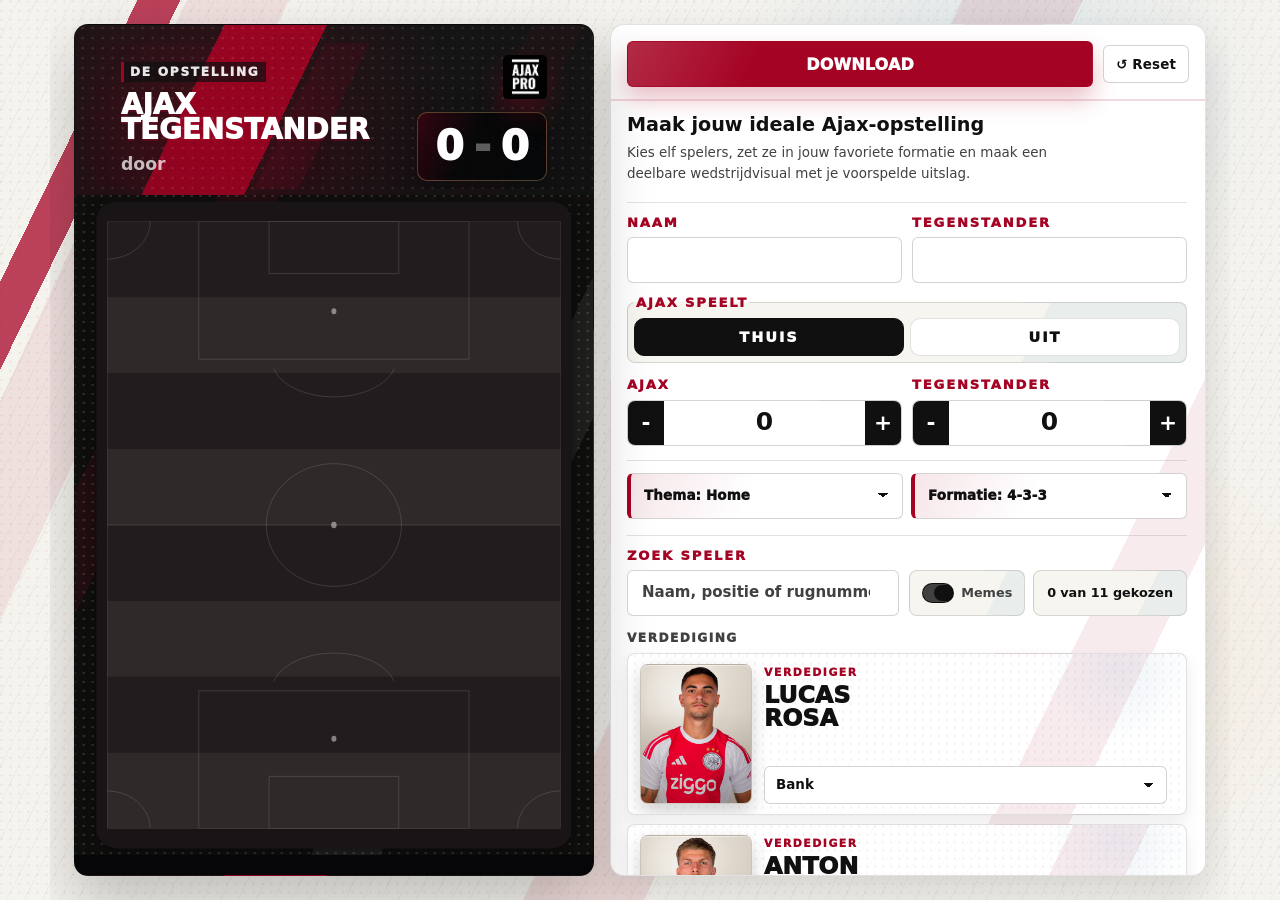
==== commit 214f892a: "Preserve lineup source assets and existing Vercel workflow" ====
--- a/index.html
+++ b/index.html
@@ -10,12 +10,12 @@
     />
     <meta name="theme-color" content="#b30f24" />
     <link rel="canonical" href="https://opstelling.ajaxpro.fans/" />
-    <title>Ajax Opstelling Maken – Gratis Line-up Maker | AjaxPro</title>
+    <title>Ajax Opstelling Maken – Line-up Maker | AjaxPro</title>
 
     <meta property="og:locale" content="nl_NL" />
     <meta property="og:type" content="website" />
     <meta property="og:site_name" content="AjaxPro" />
-    <meta property="og:title" content="Ajax Opstelling Maken – Gratis Line-up Maker" />
+    <meta property="og:title" content="Ajax Opstelling Maken – Line-up Maker" />
     <meta
       property="og:description"
       content="Stel jouw ideale Ajax-elftal samen, kies een formatie en deel je opstelling als afbeelding."
@@ -27,7 +27,7 @@
     <meta property="og:image:alt" content="AjaxPro Opstelling Maker" />
 
     <meta name="twitter:card" content="summary_large_image" />
-    <meta name="twitter:title" content="Ajax Opstelling Maken – Gratis Line-up Maker" />
+    <meta name="twitter:title" content="Ajax Opstelling Maken – Line-up Maker" />
     <meta
       name="twitter:description"
       content="Stel jouw ideale Ajax-elftal samen, kies een formatie en deel je opstelling als afbeelding."
@@ -309,6 +309,6 @@
       </section>
     </main>
 
-    <script src="script.js?v=20260729-formation-spacing"></script>
+    <script src="script.js?v=20260922-ios-safari-export"></script>
   </body>
 </html>
